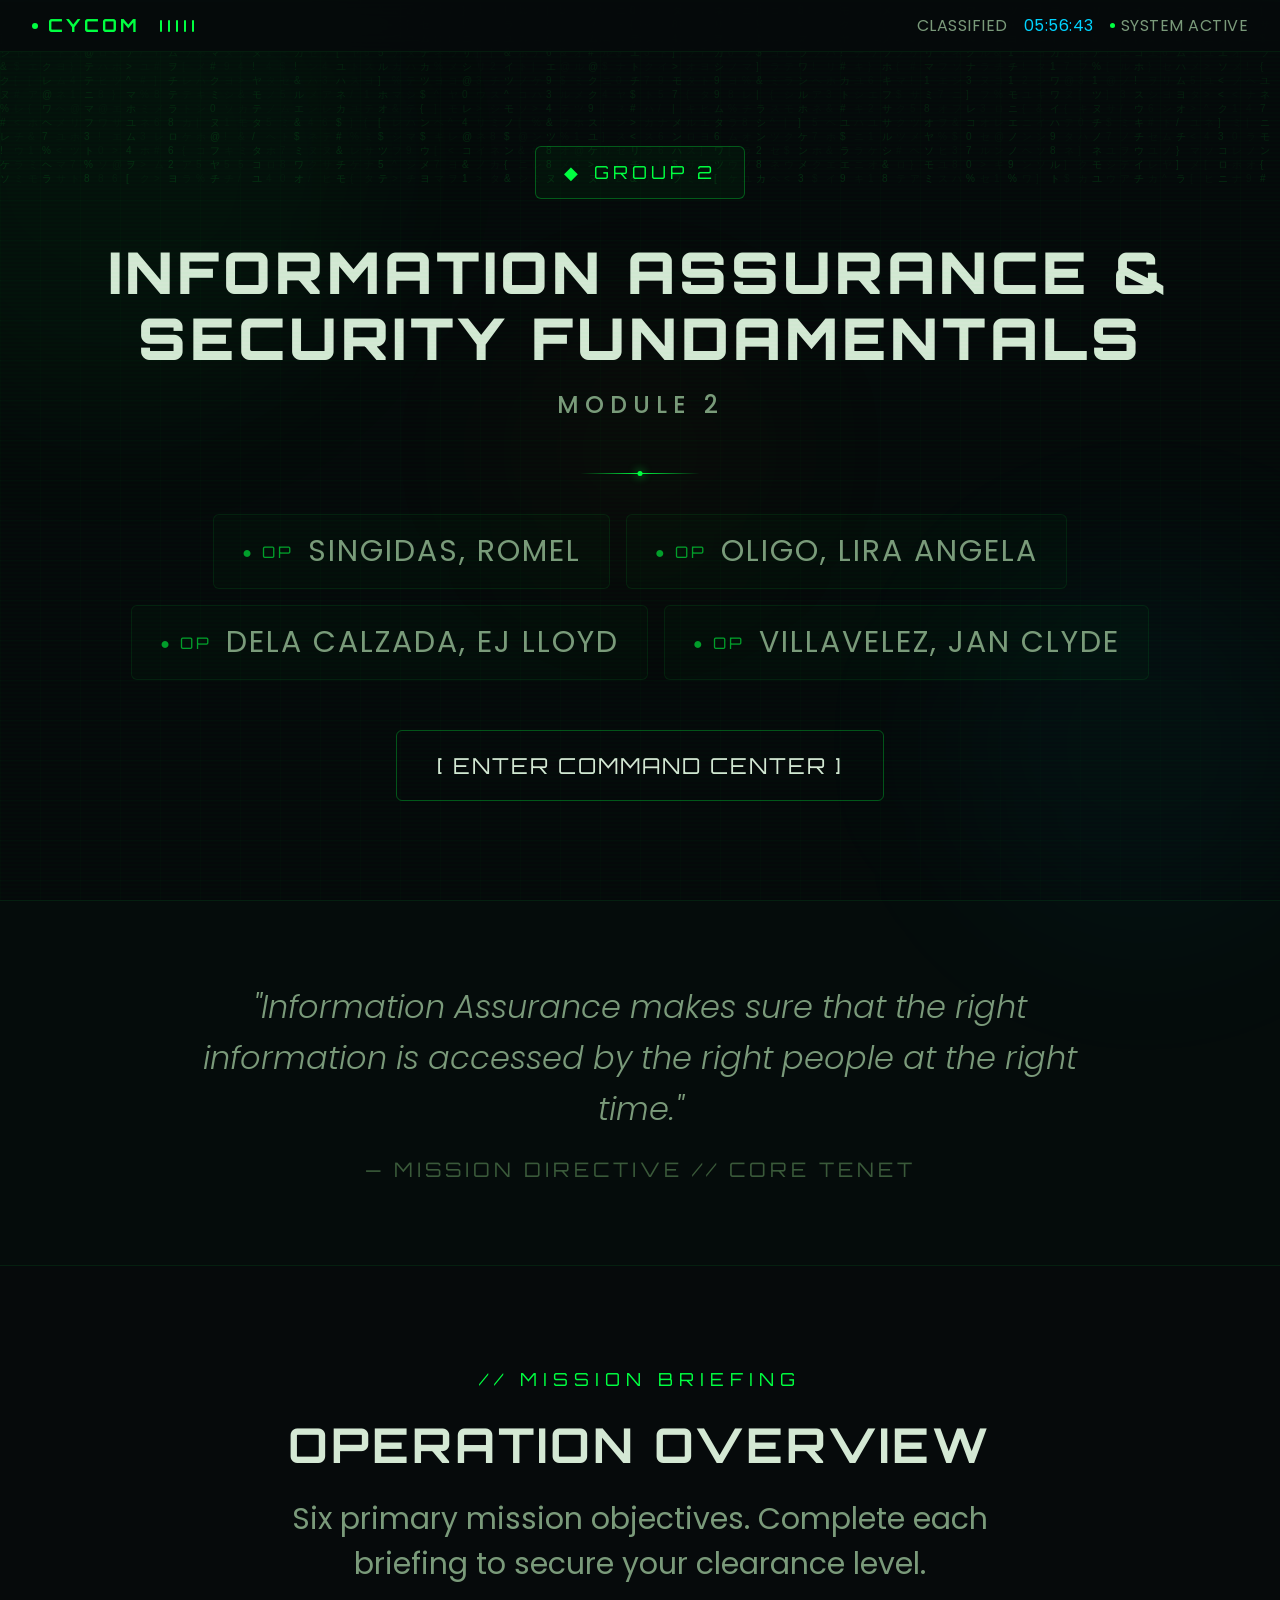
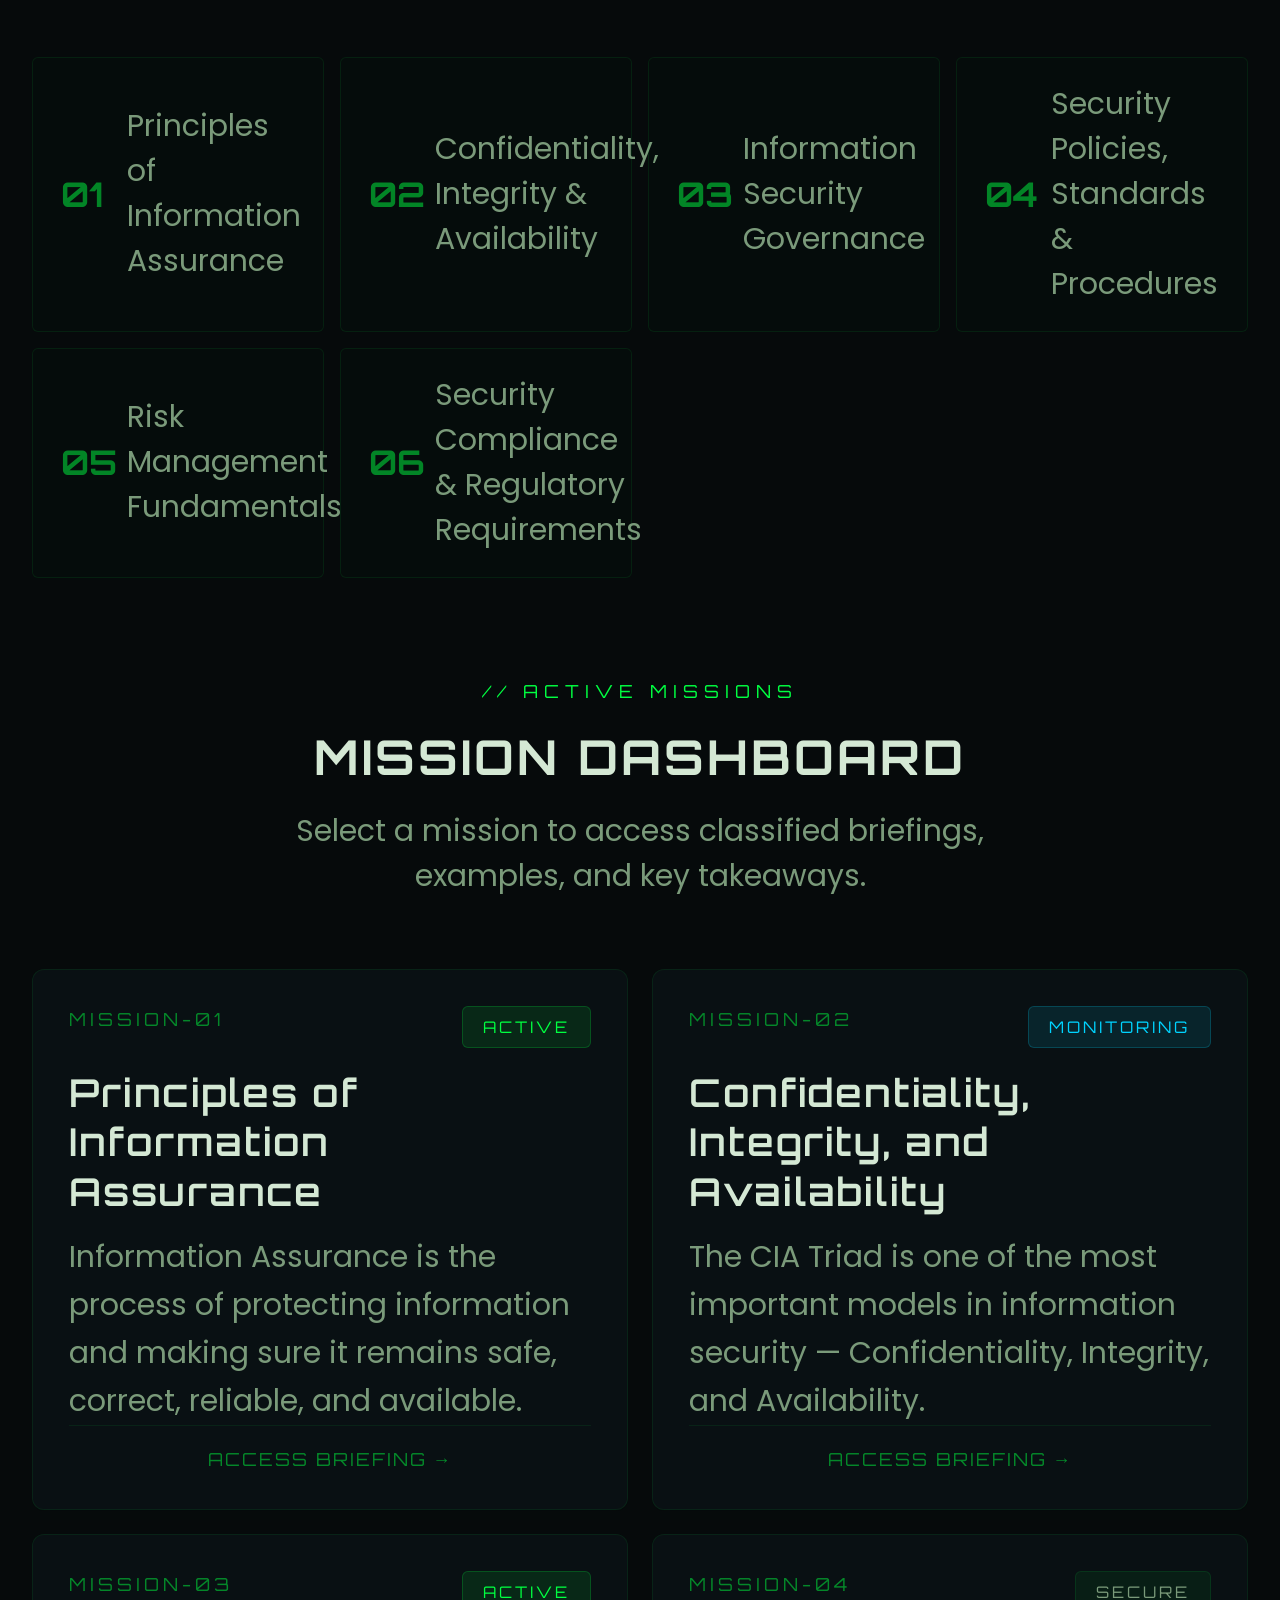
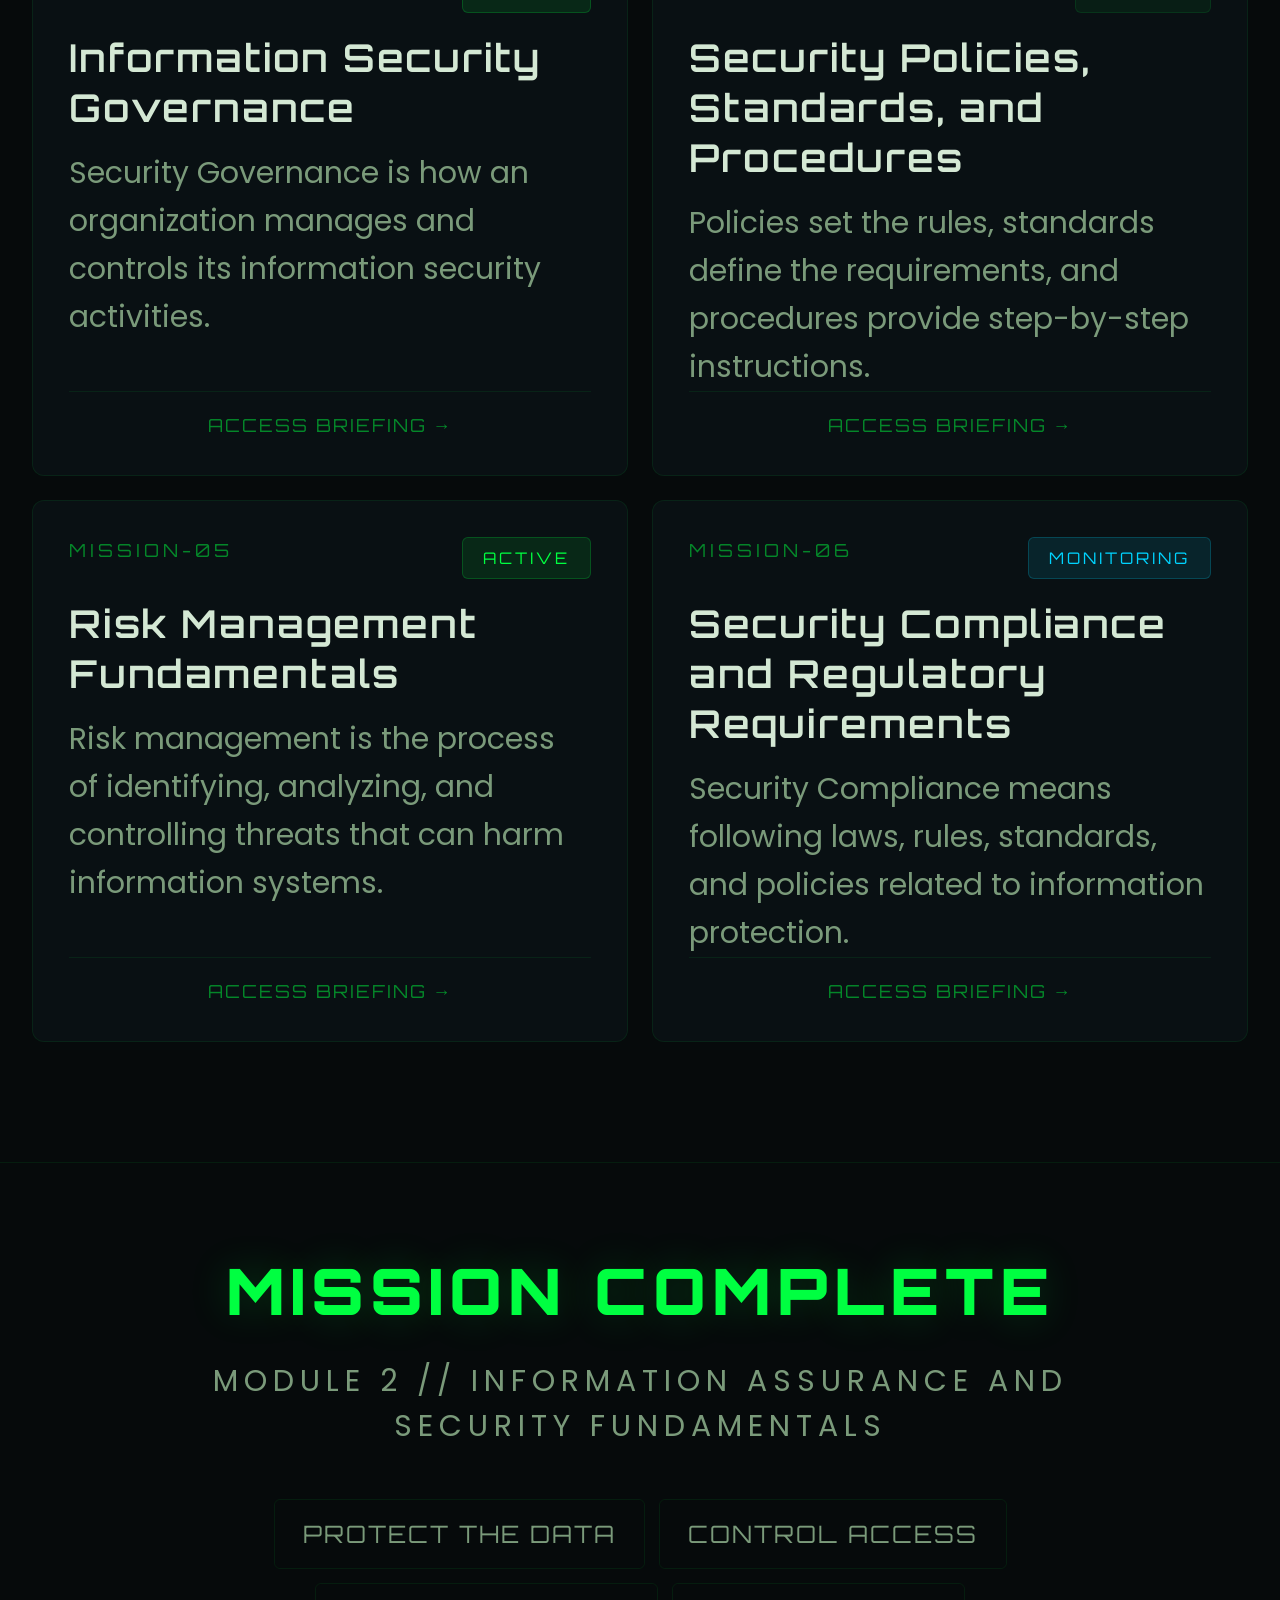
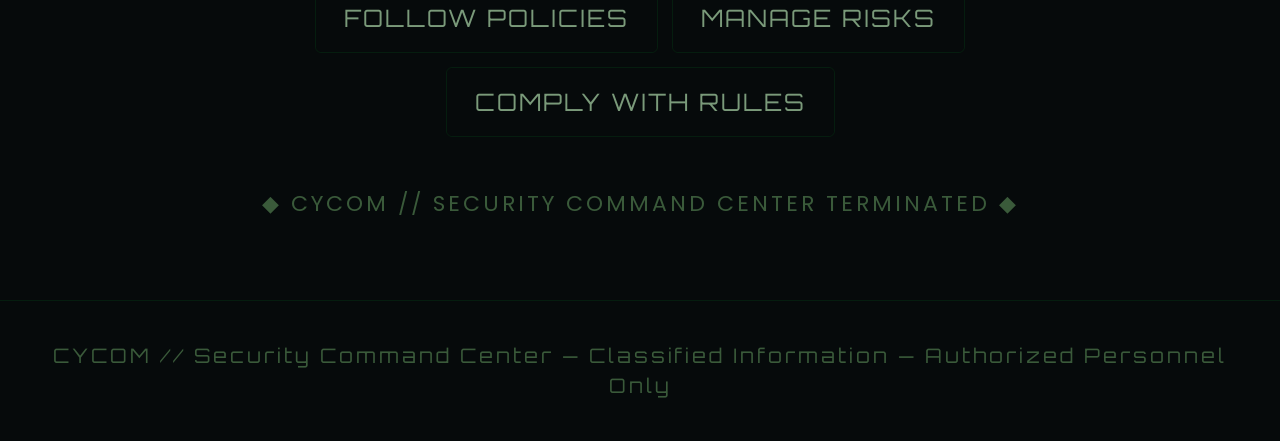
==== index.html @ f8d8a209 "Add files via upload" ====
<!DOCTYPE html>
<html lang="en">
<head>
<meta charset="UTF-8">
<meta name="viewport" content="width=device-width, initial-scale=1.0">
<title>CYCOM • Security Command Center</title>
<link href="https://fonts.googleapis.com/css2?family=Orbitron:wght@400;500;600;700;800;900&family=Poppins:wght@300;400;500;600;700&display=swap" rel="stylesheet">
<link rel="stylesheet" href="styles.css">
</head>
<body>

<div class="scan-line"></div>
<div class="ambient-glow g1"></div>
<div class="ambient-glow g2"></div>
<div class="ambient-glow g3"></div>
<canvas id="matrix-rain"></canvas>

<!-- TOP HUD -->
<header class="top-hud">
  <div class="hud-left">
    <div class="hud-logo"><span class="dot"></span> CYCOM</div>
    <div class="hud-pulse">
      <span class="bar"></span><span class="bar"></span><span class="bar"></span><span class="bar"></span><span class="bar"></span>
    </div>
    <span class="hud-status" style="display:none">SEC · COM</span>
  </div>
  <div class="hud-right">
    <span>CLASSIFIED</span>
    <span class="hud-clock" id="hud-clock">00:00:00</span>
    <span class="hud-status"><span class="indicator"></span> SYSTEM ACTIVE</span>
  </div>
</header>

<!-- HERO -->
<section class="hero" id="top">
  <div class="hero-content">
    <div class="hero-badge"><span class="lock">◆</span> Group 2</div>
    <h1>INFORMATION ASSURANCE &amp; SECURITY FUNDAMENTALS</h1>
    <p class="hero-subtitle">MODULE <span class="hl">2</span></p>
    <div class="hero-divider"></div>
    <div class="crew-roster">
      <div class="crew-member"><span class="crew-rank">● OP</span><span class="crew-name">SINGIDAS, ROMEL</span></div>
      <div class="crew-member"><span class="crew-rank">● OP</span><span class="crew-name">OLIGO, LIRA ANGELA</span></div>
      <div class="crew-member"><span class="crew-rank">● OP</span><span class="crew-name">DELA CALZADA, EJ LLOYD</span></div>
      <div class="crew-member"><span class="crew-rank">● OP</span><span class="crew-name">VILLAVELEZ, JAN CLYDE</span></div>
    </div>
    <a href="#missions" class="hero-mission-brief glitch-trigger">[ Enter Command Center ]</a>
  </div>
</section>

<!-- QUOTE STRIP -->
<div class="quote-strip reveal">
  <blockquote>"Information Assurance makes sure that the right information is accessed by the right people at the right time."</blockquote>
  <cite>— MISSION DIRECTIVE // CORE TENET</cite>
</div>

<!-- OVERVIEW -->
<section class="overview reveal" id="overview">
  <div class="section-header">
    <span class="section-tag">// MISSION BRIEFING</span>
    <h2 class="section-title">Operation Overview</h2>
    <p class="section-sub">Six primary mission objectives. Complete each briefing to secure your clearance level.</p>
  </div>
  <div class="overview-grid">
    <div class="overview-item"><span class="overview-num">01</span> Principles of Information Assurance</div>
    <div class="overview-item"><span class="overview-num">02</span> Confidentiality, Integrity &amp; Availability</div>
    <div class="overview-item"><span class="overview-num">03</span> Information Security Governance</div>
    <div class="overview-item"><span class="overview-num">04</span> Security Policies, Standards &amp; Procedures</div>
    <div class="overview-item"><span class="overview-num">05</span> Risk Management Fundamentals</div>
    <div class="overview-item"><span class="overview-num">06</span> Security Compliance &amp; Regulatory Requirements</div>
  </div>
</section>

<!-- MISSIONS -->
<section class="missions" id="missions">
  <div class="section-header reveal">
    <span class="section-tag">// ACTIVE MISSIONS</span>
    <h2 class="section-title">Mission Dashboard</h2>
    <p class="section-sub">Select a mission to access classified briefings, examples, and key takeaways.</p>
  </div>
  <div class="missions-grid" id="missions-grid">
    <!-- Cards injected by JS -->
  </div>
</section>

<!-- END SLIDE -->
<section class="end-slide reveal">
  <div class="end-content">
    <h2 class="glitch-trigger">Mission Complete</h2>
    <p class="sub">MODULE 2 // INFORMATION ASSURANCE AND SECURITY FUNDAMENTALS</p>
    <div class="end-principles">
      <span>PROTECT THE DATA</span>
      <span>CONTROL ACCESS</span>
      <span>FOLLOW POLICIES</span>
      <span>MANAGE RISKS</span>
      <span>COMPLY WITH RULES</span>
    </div>
    <p style="margin-top:50px;font-size:22px;color:var(--text-dim);letter-spacing:3px;">◆ CYCOM // SECURITY COMMAND CENTER TERMINATED ◆</p>
  </div>
</section>

<footer class="site-footer">
  CYCOM // Security Command Center — Classified Information — Authorized Personnel Only
</footer>

<script>
const missions = [
  { id: 1, title: 'Principles of Information Assurance', tag: 'FOUNDATIONS', status: 'ACTIVE', statusClass: 'active', file: 'mission-1.html',
    summary: 'Information Assurance is the process of protecting information and making sure it remains safe, correct, reliable, and available.' },
  { id: 2, title: 'Confidentiality, Integrity, and Availability', tag: 'CIA TRIAD', status: 'MONITORING', statusClass: 'monitoring', file: 'mission-2.html',
    summary: 'The CIA Triad is one of the most important models in information security — Confidentiality, Integrity, and Availability.' },
  { id: 3, title: 'Information Security Governance', tag: 'GOVERNANCE', status: 'ACTIVE', statusClass: 'active', file: 'mission-3.html',
    summary: 'Security Governance is how an organization manages and controls its information security activities.' },
  { id: 4, title: 'Security Policies, Standards, and Procedures', tag: 'FRAMEWORKS', status: 'SECURE', statusClass: 'secure', file: 'mission-4.html',
    summary: 'Policies set the rules, standards define the requirements, and procedures provide step-by-step instructions.' },
  { id: 5, title: 'Risk Management Fundamentals', tag: 'RISK', status: 'ACTIVE', statusClass: 'active', file: 'mission-5.html',
    summary: 'Risk management is the process of identifying, analyzing, and controlling threats that can harm information systems.' },
  { id: 6, title: 'Security Compliance and Regulatory Requirements', tag: 'COMPLIANCE', status: 'MONITORING', statusClass: 'monitoring', file: 'mission-6.html',
    summary: 'Security Compliance means following laws, rules, standards, and policies related to information protection.' }
];

const grid = document.getElementById('missions-grid');

missions.forEach((m) => {
  const card = document.createElement('a');
  card.className = 'mission-card reveal';
  card.href = m.file;
  card.innerHTML = `
    <div class="mission-card-header">
      <span class="mission-id">MISSION-${String(m.id).padStart(2, '0')}</span>
      <span class="mission-status ${m.statusClass}">${m.status}</span>
    </div>
    <h3>${m.title}</h3>
    <p>${m.summary}</p>
    <div class="mission-card-footer">
      <span class="mission-expand">ACCESS BRIEFING <span class="arrow">→</span></span>
    </div>
  `;
  grid.appendChild(card);
});
</script>
<script src="shared.js"></script>
</body>
</html>
---- styles.css ----
*, *::before, *::after { margin: 0; padding: 0; box-sizing: border-box; }

:root {
  --bg-primary: #060a0b;
  --bg-secondary: #0b1215;
  --bg-tertiary: #0f1a1e;
  --bg-card: rgba(11, 18, 21, 0.88);
  --border-subtle: rgba(0, 255, 65, 0.08);
  --border-active: rgba(0, 255, 65, 0.3);
  --text-primary: #d4e8d4;
  --text-secondary: #7a9a7a;
  --text-dim: #3a5a3a;
  --accent-green: #00ff41;
  --accent-cyan: #00d4ff;
  --accent-amber: #ffaa00;
  --accent-red: #ff3355;
  --accent-purple: #8800ff;
  --glow-green: 0 0 20px rgba(0,255,65,0.15);
  --glow-cyan: 0 0 20px rgba(0,212,255,0.15);
  --font-display: 'Orbitron', sans-serif;
  --font-body: 'Poppins', sans-serif;
}

html { scroll-behavior: smooth; }

body {
  background: var(--bg-primary);
  color: var(--text-primary);
  font-family: var(--font-body);
  font-size: 30px;
  overflow-x: hidden;
  line-height: 1.5;
  min-height: 100vh;
}

body::before {
  content: '';
  position: fixed;
  inset: 0;
  background:
    linear-gradient(rgba(0,255,65,0.02) 1px, transparent 1px),
    linear-gradient(90deg, rgba(0,255,65,0.02) 1px, transparent 1px);
  background-size: 40px 40px;
  pointer-events: none;
  z-index: 0;
}

body::after {
  content: '';
  position: fixed;
  inset: 0;
  background: repeating-linear-gradient(
    0deg,
    transparent,
    transparent 2px,
    rgba(0, 255, 65, 0.015) 2px,
    rgba(0, 255, 65, 0.015) 4px
  );
  pointer-events: none;
  z-index: 1;
}

/* SCAN LINE SWEEP */
.scan-line {
  position: fixed;
  left: 0;
  right: 0;
  height: 2px;
  background: rgba(0, 255, 65, 0.08);
  z-index: 2;
  pointer-events: none;
  animation: scanSweep 8s linear infinite;
  box-shadow: 0 0 15px rgba(0, 255, 65, 0.05);
}

@keyframes scanSweep {
  0% { top: -2px; }
  100% { top: 100%; }
}

/* AMBIENT GLOW ORBS */
.ambient-glow {
  position: fixed;
  border-radius: 50%;
  filter: blur(80px);
  pointer-events: none;
  z-index: 0;
}
.ambient-glow.g1 { width: 500px; height: 500px; background: rgba(0, 255, 65, 0.04); top: -10%; left: -10%; animation: pulseGlow 8s ease-in-out infinite alternate; }
.ambient-glow.g2 { width: 400px; height: 400px; background: rgba(0, 212, 255, 0.03); bottom: -5%; right: -5%; animation: pulseGlow 10s ease-in-out infinite alternate-reverse; }
.ambient-glow.g3 { width: 300px; height: 300px; background: rgba(255, 170, 0, 0.02); top: 50%; left: 50%; transform: translate(-50%, -50%); animation: pulseGlow 12s ease-in-out infinite alternate; }

@keyframes pulseGlow {
  0% { opacity: 0.5; transform: scale(1); }
  100% { opacity: 1; transform: scale(1.2); }
}

/* MATRIX RAIN CANVAS */
#matrix-rain {
  position: fixed;
  inset: 0;
  z-index: 0;
  pointer-events: none;
  opacity: 0.12;
}

/* TOP HUD BAR */
.top-hud {
  position: fixed;
  top: 0;
  left: 0;
  right: 0;
  z-index: 100;
  background: rgba(6, 10, 11, 0.92);
  border-bottom: 1px solid var(--border-subtle);
  backdrop-filter: blur(20px);
  padding: 12px 32px;
  display: flex;
  align-items: center;
  justify-content: space-between;
  font-size: 16px;
  font-family: var(--font-body);
  letter-spacing: 0.5px;
}

.hud-left { display: flex; align-items: center; gap: 20px; }
.hud-logo { font-family: var(--font-display); font-size: 18px; font-weight: 700; color: var(--accent-green); letter-spacing: 3px; display: flex; align-items: center; gap: 10px; }
.hud-logo .dot { width: 6px; height: 6px; border-radius: 50%; background: var(--accent-green); animation: blink 1.5s step-end infinite; }
.hud-pulse { display: flex; align-items: center; gap: 6px; color: var(--text-secondary); }
.hud-pulse .bar { width: 2px; height: 12px; background: var(--accent-green); border-radius: 1px; animation: pulseBar 1.5s ease-in-out infinite; }
.hud-pulse .bar:nth-child(2) { animation-delay: 0.2s; }
.hud-pulse .bar:nth-child(3) { animation-delay: 0.4s; }
.hud-pulse .bar:nth-child(4) { animation-delay: 0.6s; }
.hud-pulse .bar:nth-child(5) { animation-delay: 0.8s; }

@keyframes pulseBar {
  0%, 100% { height: 4px; opacity: 0.3; }
  50% { height: 14px; opacity: 1; }
}

.hud-right { display: flex; align-items: center; gap: 16px; color: var(--text-secondary); }
.hud-clock { color: var(--accent-cyan); }
.hud-status { display: flex; align-items: center; gap: 6px; }
.hud-status .indicator { width: 5px; height: 5px; border-radius: 50%; background: var(--accent-green); animation: blink 2s step-end infinite; }

@keyframes blink {
  0%, 100% { opacity: 1; }
  50% { opacity: 0; }
}

/* HERO */
.hero {
  position: relative;
  z-index: 1;
  min-height: 100vh;
  display: flex;
  align-items: center;
  justify-content: center;
  padding: 120px 32px 60px;
  text-align: center;
}

.hero-content { max-width: 1200px; position: relative; }

.hero-badge {
  display: inline-flex;
  align-items: center;
  gap: 12px;
  padding: 12px 28px;
  border: 1px solid var(--border-active);
  border-radius: 6px;
  font-size: 18px;
  letter-spacing: 4px;
  color: var(--accent-green);
  font-family: var(--font-display);
  margin-bottom: 40px;
  background: rgba(0, 255, 65, 0.04);
  text-transform: uppercase;
}
.hero-badge .lock { animation: lockPulse 2s ease-in-out infinite; }
@keyframes lockPulse {
  0%, 100% { opacity: 1; }
  50% { opacity: 0.4; }
}

.hero h1 {
  font-family: var(--font-display);
  font-size: clamp(32px, 4.5vw, 64px);
  font-weight: 900;
  line-height: 1.15;
  margin-bottom: 16px;
  text-transform: uppercase;
  letter-spacing: 4px;
  color: var(--text-primary);
}
.hero h1 .hl { color: var(--accent-green); text-shadow: 0 0 30px rgba(0,255,65,0.3); }
.hero h1 .hl2 { color: var(--accent-cyan); }

.hero-subtitle {
  font-size: clamp(16px, 2vw, 24px);
  color: var(--text-secondary);
  margin-bottom: 50px;
  letter-spacing: 6px;
  font-weight: 500;
}

.hero-divider {
  width: 120px;
  height: 1px;
  background: linear-gradient(90deg, transparent, var(--accent-green), transparent);
  margin: 0 auto 40px;
  position: relative;
}
.hero-divider::after {
  content: '';
  position: absolute;
  top: -2px;
  left: 50%;
  transform: translateX(-50%);
  width: 5px;
  height: 5px;
  background: var(--accent-green);
  border-radius: 50%;
  box-shadow: 0 0 10px var(--accent-green);
}

/* CREW ROSTER */
.crew-roster {
  display: flex;
  flex-wrap: wrap;
  justify-content: center;
  gap: 16px;
  margin-bottom: 50px;
}

.crew-member {
  padding: 14px 28px;
  border: 1px solid var(--border-subtle);
  border-radius: 6px;
  font-size: 30px;
  color: var(--text-secondary);
  background: rgba(0, 255, 65, 0.02);
  display: flex;
  align-items: center;
  gap: 14px;
  transition: all 0.3s ease;
  font-weight: 400;
}
.crew-member:hover {
  border-color: rgba(0, 255, 65, 0.2);
  background: rgba(0, 255, 65, 0.05);
}
.crew-rank {
  font-family: var(--font-display);
  font-size: 16px;
  letter-spacing: 3px;
  color: var(--accent-green);
  opacity: 0.6;
}
.crew-name { letter-spacing: 2px; }

.hero-mission-brief {
  display: inline-block;
  padding: 18px 40px;
  border: 1px solid var(--border-active);
  border-radius: 6px;
  font-size: 22px;
  color: var(--text-primary);
  font-family: var(--font-display);
  letter-spacing: 2px;
  cursor: pointer;
  background: transparent;
  transition: all 0.3s ease;
  text-decoration: none;
  text-transform: uppercase;
  position: relative;
  overflow: hidden;
}
.hero-mission-brief:hover {
  background: rgba(0, 255, 65, 0.08);
  box-shadow: var(--glow-green);
  border-color: var(--accent-green);
}

/* OVERVIEW SECTION */
.overview {
  position: relative;
  z-index: 1;
  padding: 100px 32px;
  max-width: 1400px;
  margin: 0 auto;
}

.section-header {
  text-align: center;
  margin-bottom: 70px;
}
.section-tag {
  font-family: var(--font-display);
  font-size: 18px;
  letter-spacing: 6px;
  color: var(--accent-green);
  margin-bottom: 16px;
  display: block;
}
.section-title {
  font-family: var(--font-display);
  font-size: clamp(36px, 5vw, 48px);
  font-weight: 700;
  letter-spacing: 3px;
  text-transform: uppercase;
  color: var(--text-primary);
}
.section-sub {
  color: var(--text-secondary);
  font-size: 30px;
  margin-top: 16px;
  max-width: 700px;
  margin-left: auto;
  margin-right: auto;
  line-height: 1.5;
}

.overview-grid {
  display: grid;
  grid-template-columns: repeat(auto-fit, minmax(280px, 1fr));
  gap: 16px;
}

.overview-item {
  padding: 24px 28px;
  border: 1px solid var(--border-subtle);
  border-radius: 6px;
  display: flex;
  align-items: center;
  gap: 18px;
  font-size: 30px;
  color: var(--text-secondary);
  transition: all 0.3s ease;
  background: rgba(0, 255, 65, 0.01);
  font-weight: 400;
}
.overview-item:hover {
  border-color: var(--border-active);
  color: var(--text-primary);
}
.overview-num {
  font-family: var(--font-display);
  font-size: 34px;
  font-weight: 700;
  color: var(--accent-green);
  opacity: 0.5;
  min-width: 48px;
}

/* MISSIONS GRID */
.missions {
  position: relative;
  z-index: 1;
  padding: 0 32px 120px;
  max-width: 1400px;
  margin: 0 auto;
}

.missions-grid {
  display: grid;
  grid-template-columns: repeat(auto-fit, minmax(420px, 1fr));
  gap: 24px;
  margin-top: 40px;
}

.mission-card {
  position: relative;
  background: var(--bg-card);
  border: 1px solid var(--border-subtle);
  border-radius: 12px;
  padding: 36px;
  cursor: pointer;
  transition: all 0.4s cubic-bezier(0.22, 1, 0.36, 1);
  overflow: hidden;
  backdrop-filter: blur(10px);
  text-decoration: none;
  display: flex;
  flex-direction: column;
  color: inherit;
}
.mission-card::before {
  content: '';
  position: absolute;
  inset: 0;
  border-radius: 8px;
  background: linear-gradient(135deg, rgba(0,255,65,0.03), transparent 60%);
  opacity: 0;
  transition: opacity 0.4s ease;
}
.mission-card:hover::before { opacity: 1; }
.mission-card:hover {
  border-color: var(--border-active);
  transform: translateY(-2px);
  box-shadow: var(--glow-green);
}
.mission-card:active { transform: translateY(0); }

.mission-card-header {
  display: flex;
  align-items: flex-start;
  justify-content: space-between;
  margin-bottom: 20px;
  position: relative;
}

.mission-id {
  font-family: var(--font-display);
  font-size: 18px;
  letter-spacing: 4px;
  color: var(--accent-green);
  opacity: 0.5;
}

.mission-status {
  font-size: 16px;
  letter-spacing: 3px;
  padding: 8px 20px;
  border-radius: 6px;
  font-family: var(--font-display);
}
.mission-status.active { background: rgba(0, 255, 65, 0.1); color: var(--accent-green); border: 1px solid rgba(0, 255, 65, 0.2); }
.mission-status.monitoring { background: rgba(0, 212, 255, 0.1); color: var(--accent-cyan); border: 1px solid rgba(0, 212, 255, 0.2); }
.mission-status.secure { background: rgba(0, 255, 65, 0.06); color: var(--text-secondary); border: 1px solid rgba(0, 255, 65, 0.1); }

.mission-card h3 {
  font-family: var(--font-display);
  font-size: clamp(28px, 3vw, 42px);
  font-weight: 600;
  letter-spacing: 2px;
  color: var(--text-primary);
  margin-bottom: 16px;
  line-height: 1.3;
  position: relative;
  flex-shrink: 0;
}

.mission-card p {
  font-size: 30px;
  color: var(--text-secondary);
  line-height: 1.6;
  position: relative;
  flex: 1;
}

.mission-card-footer {
  display: flex;
  align-items: center;
  justify-content: center;
  margin-top: auto;
  padding-top: 20px;
  border-top: 1px solid var(--border-subtle);
  position: relative;
  flex-shrink: 0;
}

.mission-expand {
  font-size: 18px;
  color: var(--accent-green);
  font-family: var(--font-display);
  letter-spacing: 2px;
  display: flex;
  align-items: center;
  gap: 6px;
  opacity: 0.5;
  transition: opacity 0.3s ease;
}
.mission-card:hover .mission-expand { opacity: 1; }
.mission-expand .arrow { display: inline-block; transition: transform 0.3s ease; }
.mission-card:hover .mission-expand .arrow { transform: translateX(4px); }

/* QUOTE STRIP */
.quote-strip {
  position: relative;
  z-index: 1;
  padding: 80px 32px;
  text-align: center;
  border-top: 1px solid var(--border-subtle);
  border-bottom: 1px solid var(--border-subtle);
  background: rgba(0, 255, 65, 0.01);
}
.quote-strip blockquote {
  max-width: 900px;
  margin: 0 auto;
  font-size: 32px;
  color: var(--text-secondary);
  font-style: italic;
  line-height: 1.6;
  font-weight: 300;
}
.quote-strip cite {
  display: block;
  margin-top: 20px;
  font-size: 20px;
  color: var(--text-dim);
  font-family: var(--font-display);
  letter-spacing: 4px;
  font-style: normal;
}

/* END SLIDE */
.end-slide {
  position: relative;
  z-index: 1;
  min-height: 80vh;
  display: flex;
  align-items: center;
  justify-content: center;
  text-align: center;
  padding: 80px 32px;
  border-top: 1px solid var(--border-subtle);
}

.end-content { max-width: 900px; }
.end-content h2 {
  font-family: var(--font-display);
  font-size: clamp(42px, 6vw, 64px);
  font-weight: 900;
  letter-spacing: 6px;
  text-transform: uppercase;
  color: var(--accent-green);
  text-shadow: 0 0 40px rgba(0,255,65,0.2);
  margin-bottom: 20px;
}
.end-content .sub {
  color: var(--text-secondary);
  font-size: 30px;
  letter-spacing: 6px;
  margin-bottom: 50px;
  font-weight: 400;
}
.end-principles {
  display: flex;
  flex-wrap: wrap;
  justify-content: center;
  gap: 14px;
}
.end-principles span {
  padding: 16px 28px;
  border: 1px solid var(--border-subtle);
  border-radius: 6px;
  font-size: 24px;
  color: var(--text-secondary);
  letter-spacing: 2px;
  font-family: var(--font-display);
  transition: all 0.3s ease;
}
.end-principles span:hover {
  border-color: var(--border-active);
  color: var(--accent-green);
  box-shadow: 0 0 20px rgba(0,255,65,0.05);
}

/* FOOTER */
.site-footer {
  position: relative;
  z-index: 1;
  text-align: center;
  padding: 40px 32px;
  border-top: 1px solid var(--border-subtle);
  font-size: 20px;
  color: var(--text-dim);
  letter-spacing: 3px;
  font-family: var(--font-display);
}

/* ===== MISSION PAGE ===== */
.mission-page {
  position: relative;
  z-index: 1;
  padding: 140px 32px 80px;
  max-width: 1100px;
  margin: 0 auto;
}

.mission-page-header {
  margin-bottom: 50px;
  padding-bottom: 30px;
  border-bottom: 1px solid var(--border-subtle);
}

.mission-page-top {
  display: flex;
  align-items: center;
  justify-content: space-between;
  margin-bottom: 20px;
}

.mission-page-back {
  display: inline-flex;
  align-items: center;
  gap: 10px;
  color: var(--text-secondary);
  font-family: var(--font-display);
  font-size: 16px;
  letter-spacing: 3px;
  text-decoration: none;
  margin-bottom: 30px;
  transition: all 0.3s ease;
  padding: 10px 20px;
  border: 1px solid var(--border-subtle);
  border-radius: 6px;
}
.mission-page-back:hover {
  color: var(--accent-green);
  border-color: var(--border-active);
}

.mission-page-id {
  font-family: var(--font-display);
  font-size: 18px;
  letter-spacing: 5px;
  color: var(--accent-green);
  opacity: 0.5;
  margin-bottom: 8px;
}

.mission-page h1 {
  font-family: var(--font-display);
  font-size: clamp(32px, 4vw, 48px);
  font-weight: 700;
  letter-spacing: 2px;
  color: var(--text-primary);
  margin-bottom: 12px;
}

.mission-page-summary {
  font-size: 30px;
  color: var(--text-secondary);
  line-height: 1.6;
}

.mission-page-body {
  display: flex;
  flex-direction: column;
  gap: 40px;
}

.mission-page-section {
  border-left: 3px solid var(--border-subtle);
  padding-left: 28px;
  transition: border-color 0.3s ease;
}
.mission-page-section:hover { border-left-color: rgba(0, 255, 65, 0.3); }

.mission-page-section-title {
  font-family: var(--font-display);
  font-size: clamp(24px, 2.5vw, 40px);
  font-weight: 600;
  letter-spacing: 2px;
  color: var(--accent-green);
  margin-bottom: 16px;
  display: flex;
  align-items: center;
  gap: 14px;
}
.mission-page-section-title .num {
  opacity: 0.3;
  font-size: 20px;
}

.mission-page-section-content {
  font-size: 30px;
  color: var(--text-secondary);
  line-height: 1.6;
  font-weight: 400;
}
.mission-page-section-content strong { color: var(--text-primary); font-weight: 600; }

.mission-page-example {
  margin-top: 20px;
  padding: 24px 28px;
  background: rgba(0, 255, 65, 0.03);
  border: 1px solid rgba(0, 255, 65, 0.08);
  border-radius: 8px;
  font-size: 28px;
  color: var(--text-secondary);
  line-height: 1.6;
}
.mission-page-example::before {
  content: '▸ EXAMPLE';
  display: block;
  font-family: var(--font-display);
  font-size: 16px;
  letter-spacing: 3px;
  color: var(--accent-cyan);
  margin-bottom: 12px;
  opacity: 0.7;
}

.mission-page-takeaway {
  margin-top: 20px;
  padding: 20px 28px;
  background: rgba(0, 255, 65, 0.02);
  border: 1px dashed rgba(0, 255, 65, 0.1);
  border-radius: 8px;
  font-size: 28px;
  color: var(--accent-green);
  line-height: 1.5;
  font-weight: 400;
}
.mission-page-takeaway::before {
  content: '◆ KEY TAKEAWAY';
  display: block;
  font-family: var(--font-display);
  font-size: 16px;
  letter-spacing: 3px;
  color: var(--accent-amber);
  margin-bottom: 12px;
  opacity: 0.7;
}

.mission-page-nav {
  display: flex;
  justify-content: center;
  gap: 24px;
  margin: 60px 0 20px;
}

.mission-page-nav a {
  display: inline-flex;
  align-items: center;
  gap: 10px;
  padding: 16px 32px;
  border: 1px solid var(--border-active);
  border-radius: 6px;
  color: var(--text-primary);
  font-family: var(--font-display);
  font-size: 18px;
  letter-spacing: 2px;
  text-decoration: none;
  transition: all 0.3s ease;
}
.mission-page-nav a:hover {
  background: rgba(0, 255, 65, 0.08);
  box-shadow: var(--glow-green);
}

/* RESPONSIVE */
@media (max-width: 768px) {
  .missions-grid { grid-template-columns: 1fr; }
  .crew-roster { gap: 12px; }
  .crew-member { padding: 12px 20px; font-size: 22px; width: calc(50% - 6px); }
  .top-hud { padding: 8px 20px; font-size: 14px; }
  .hud-left .hud-pulse { display: none; }
  .overview-grid { grid-template-columns: 1fr 1fr; }
  .hero { padding: 80px 20px 40px; }
  .hero-mission-brief { padding: 14px 28px; font-size: 18px; }
  .mission-page { padding: 120px 20px 60px; }
  .mission-page-nav { flex-direction: column; align-items: center; }
}

@media (max-width: 480px) {
  .crew-member { width: 100%; font-size: 20px; }
  .overview-grid { grid-template-columns: 1fr; }
  .hero h1 { letter-spacing: 2px; }
  .hero-subtitle { letter-spacing: 3px; }
  .hero-mission-brief { padding: 12px 24px; font-size: 16px; }
  body { font-size: 22px; }
  .mission-page-section { padding-left: 16px; }
  .mission-page-example { padding: 16px 20px; font-size: 22px; }
  .mission-page-takeaway { padding: 16px 20px; font-size: 22px; }
}

/* UTILITY ANIMATIONS */
.reveal {
  opacity: 0;
  transform: translateY(20px);
  transition: all 0.6s cubic-bezier(0.22, 1, 0.36, 1);
}
.reveal.visible {
  opacity: 1;
  transform: translateY(0);
}

/* GLITCH TEXT ON HOVER */
.glitch-trigger:hover {
  animation: glitch 0.3s ease;
}
@keyframes glitch {
  0% { transform: translate(0); }
  20% { transform: translate(-2px, 1px); }
  40% { transform: translate(2px, -1px); }
  60% { transform: translate(-1px, -1px); }
  80% { transform: translate(1px, 2px); }
  100% { transform: translate(0); }
}
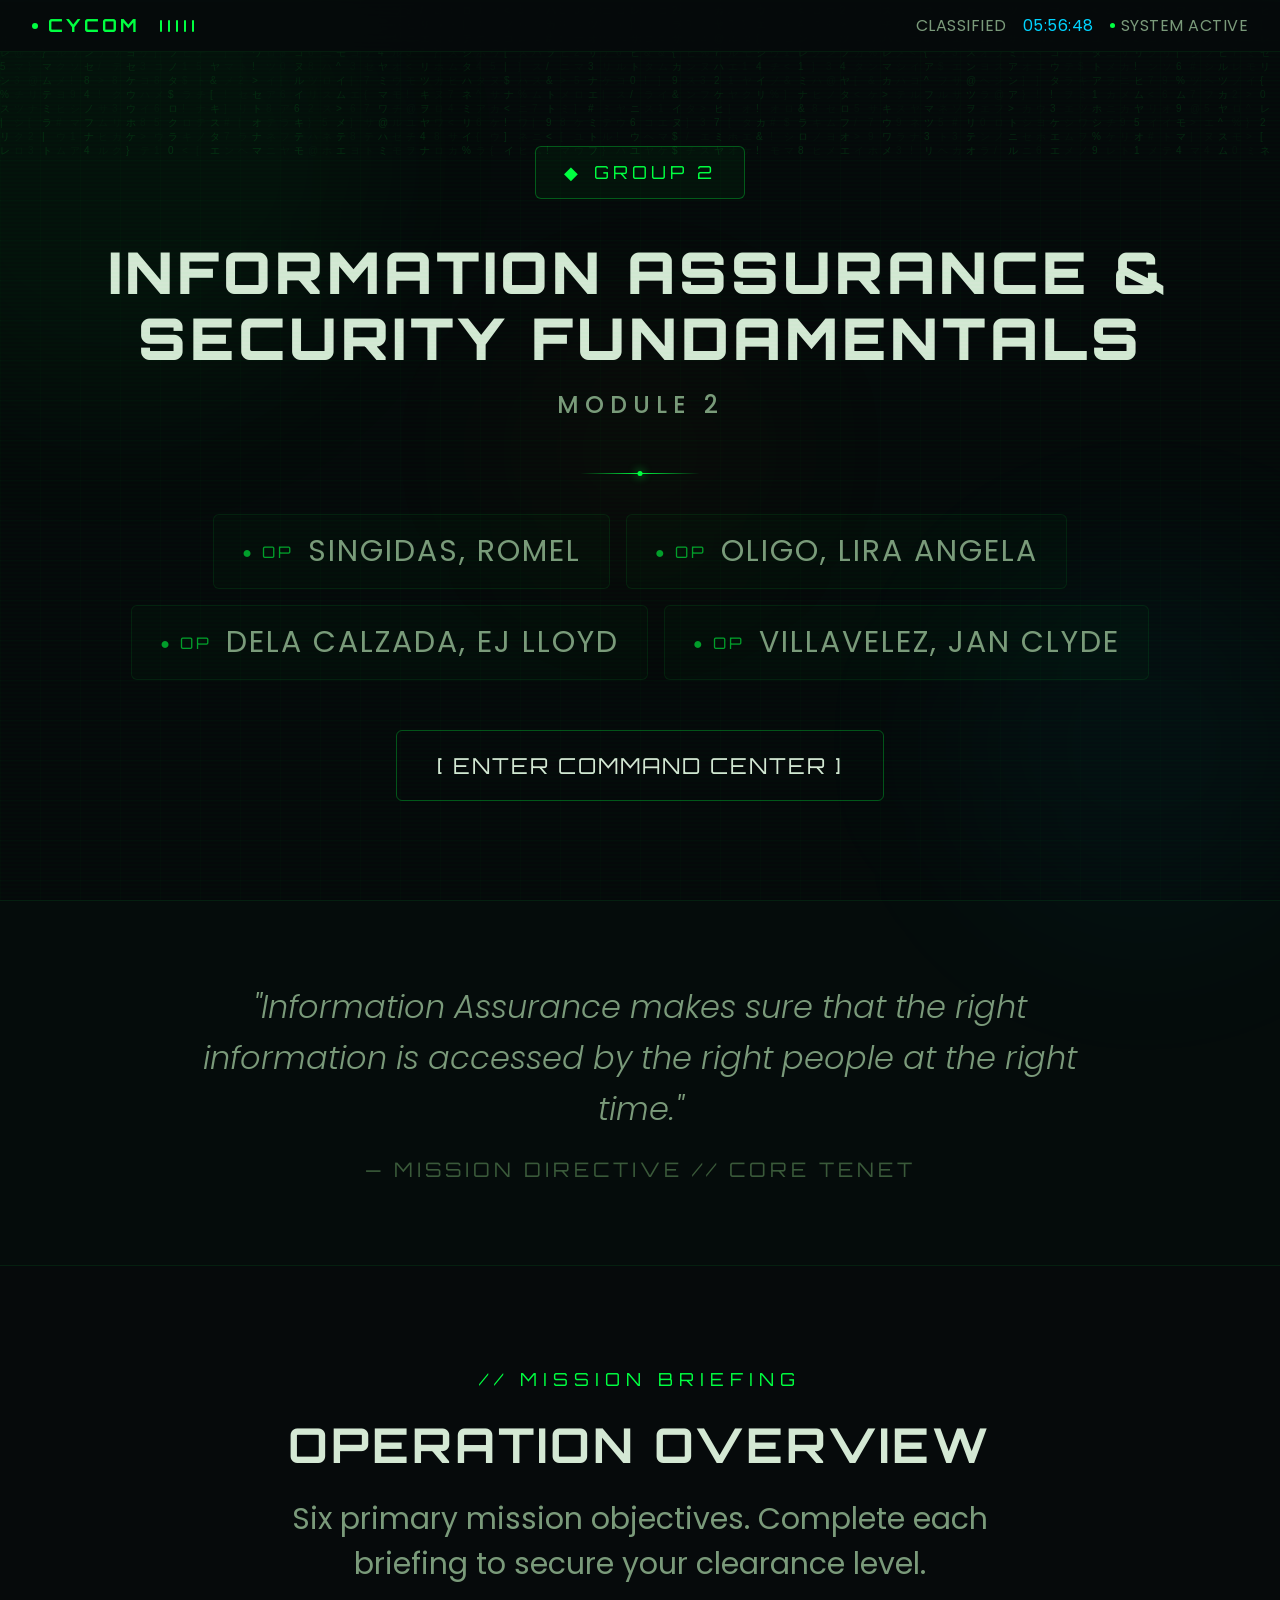
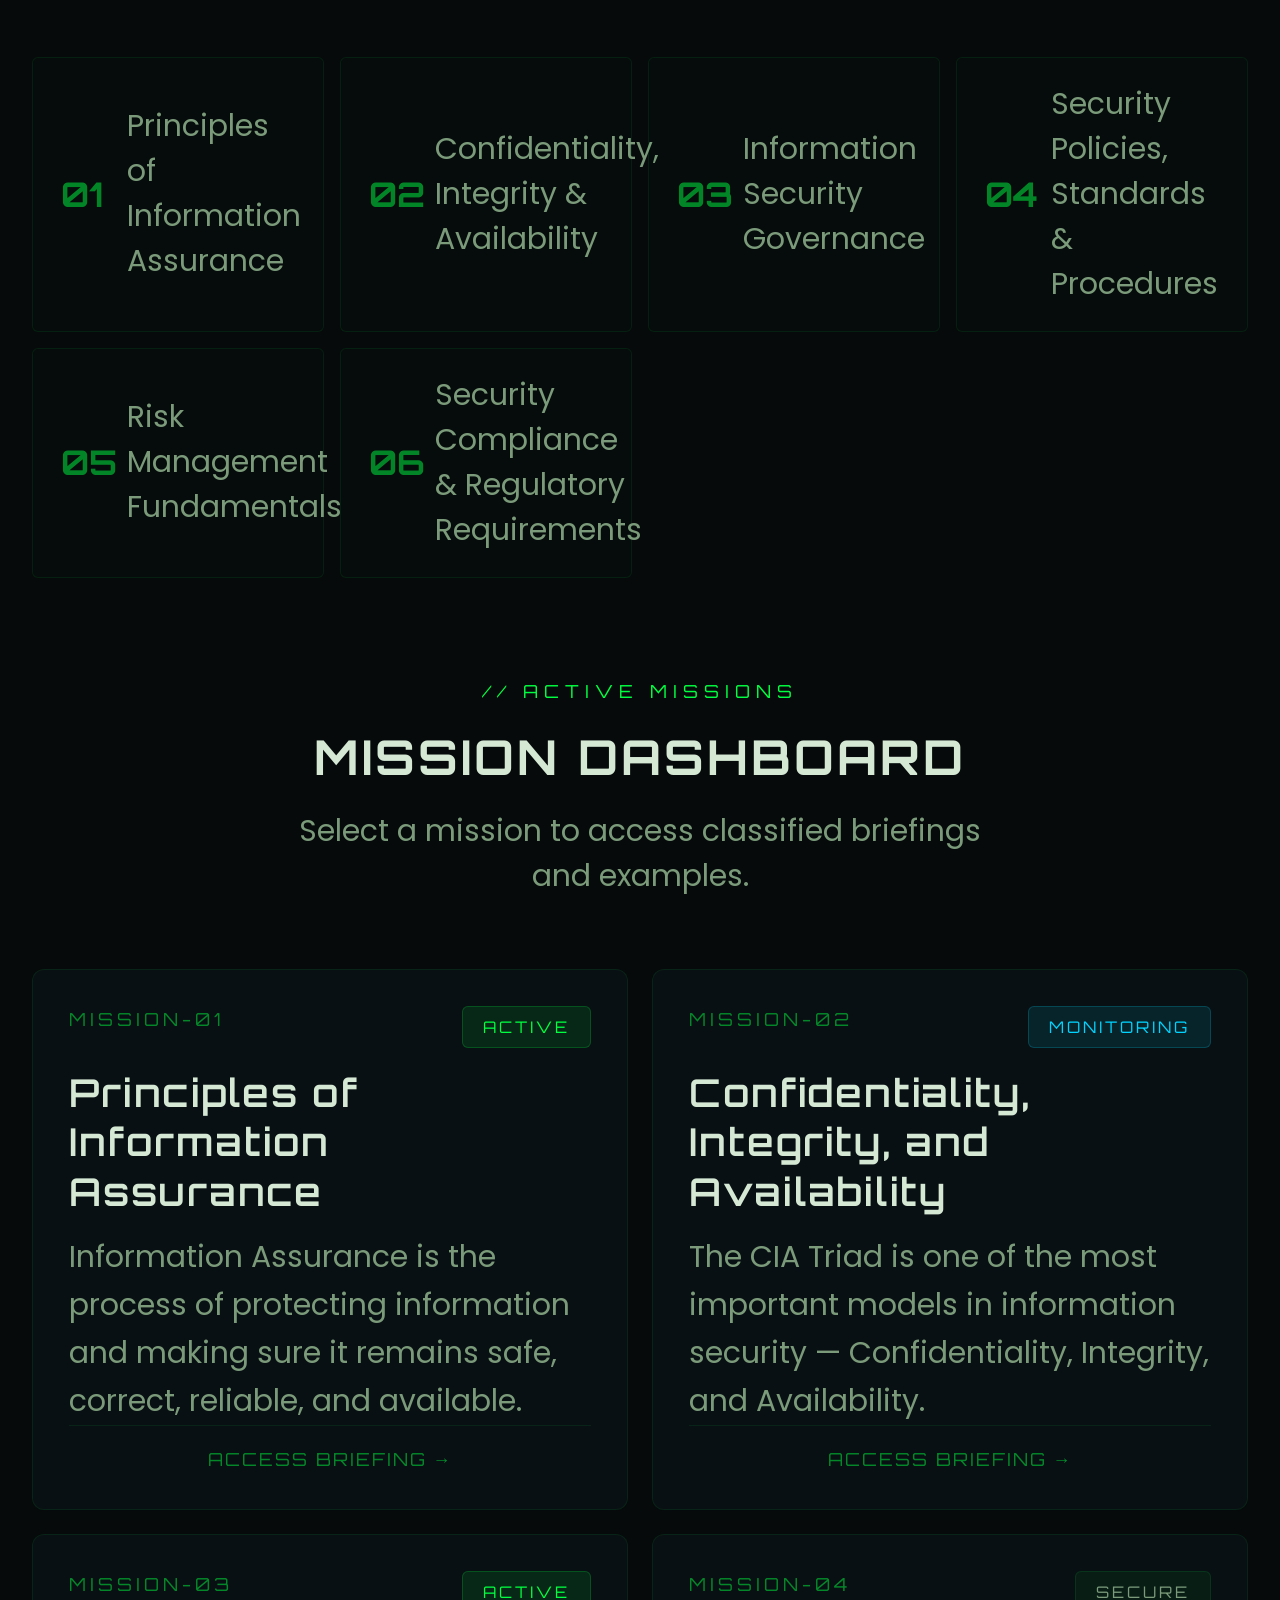
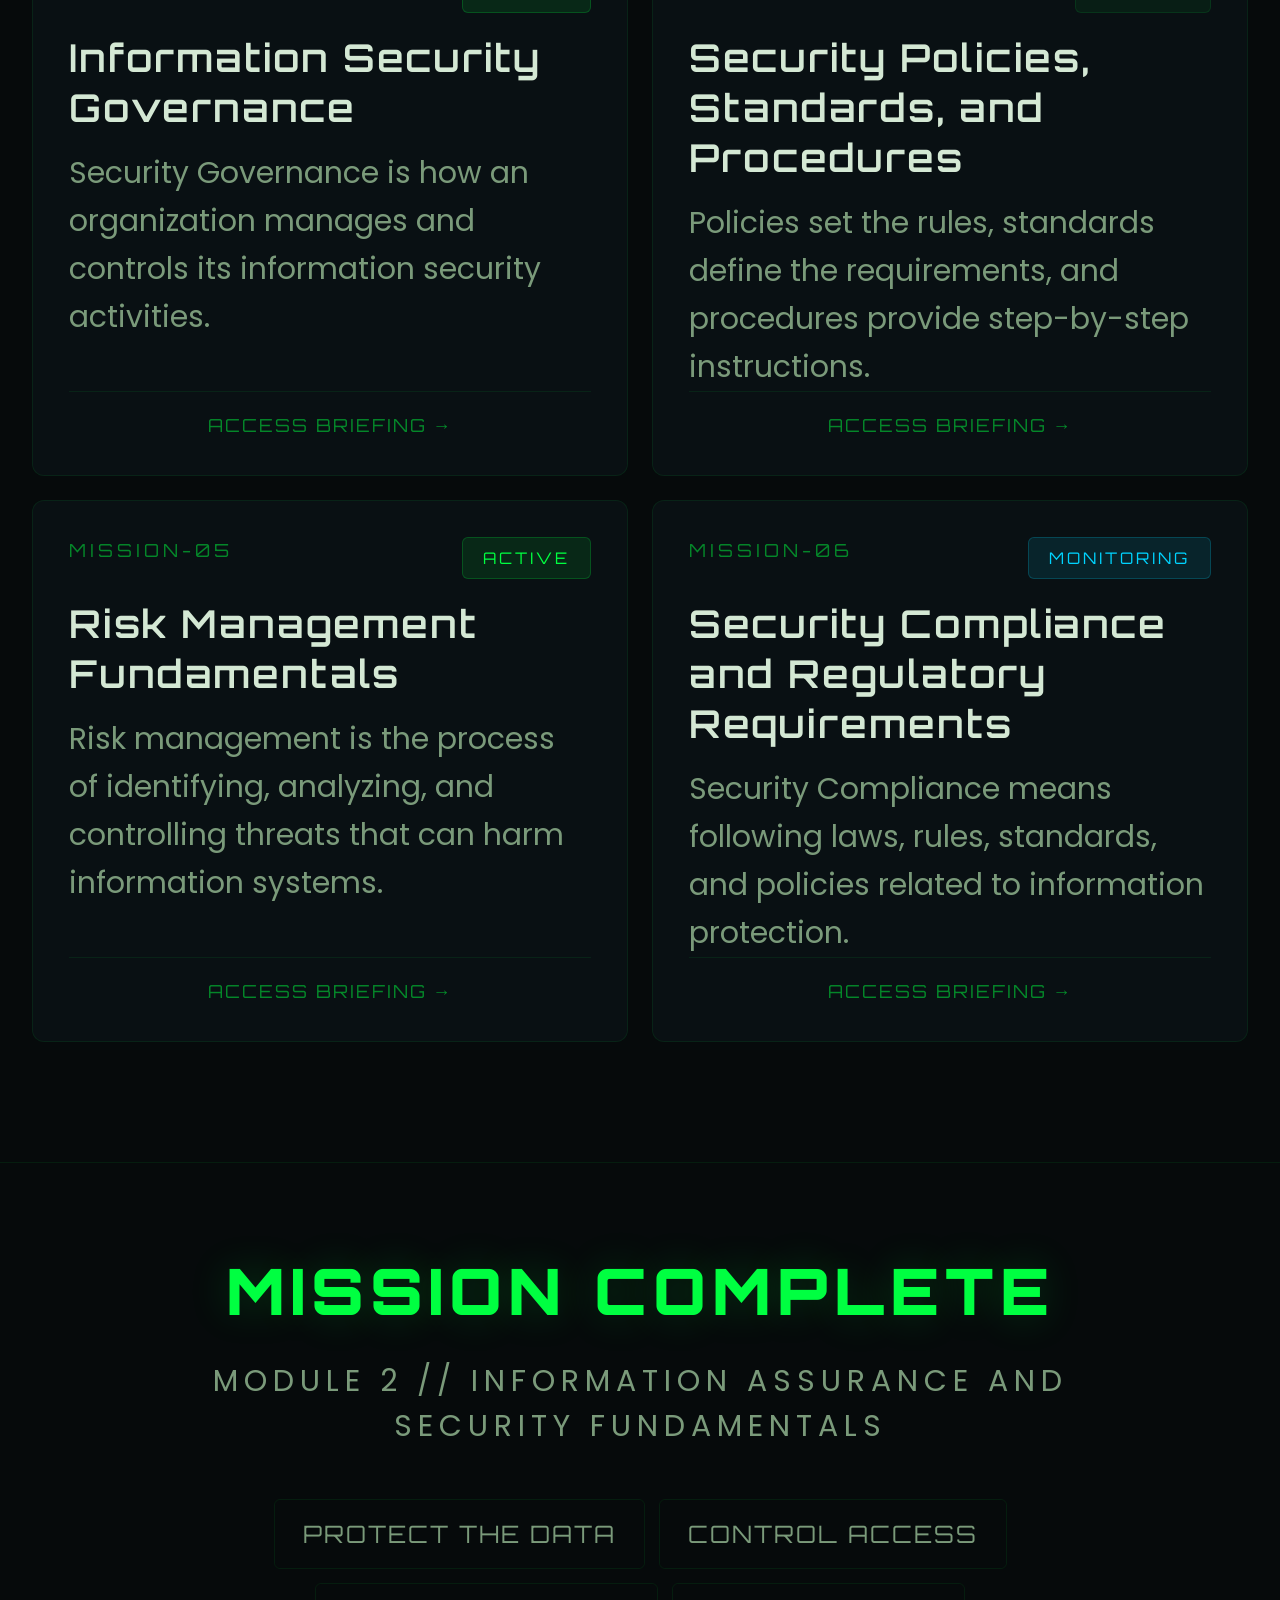
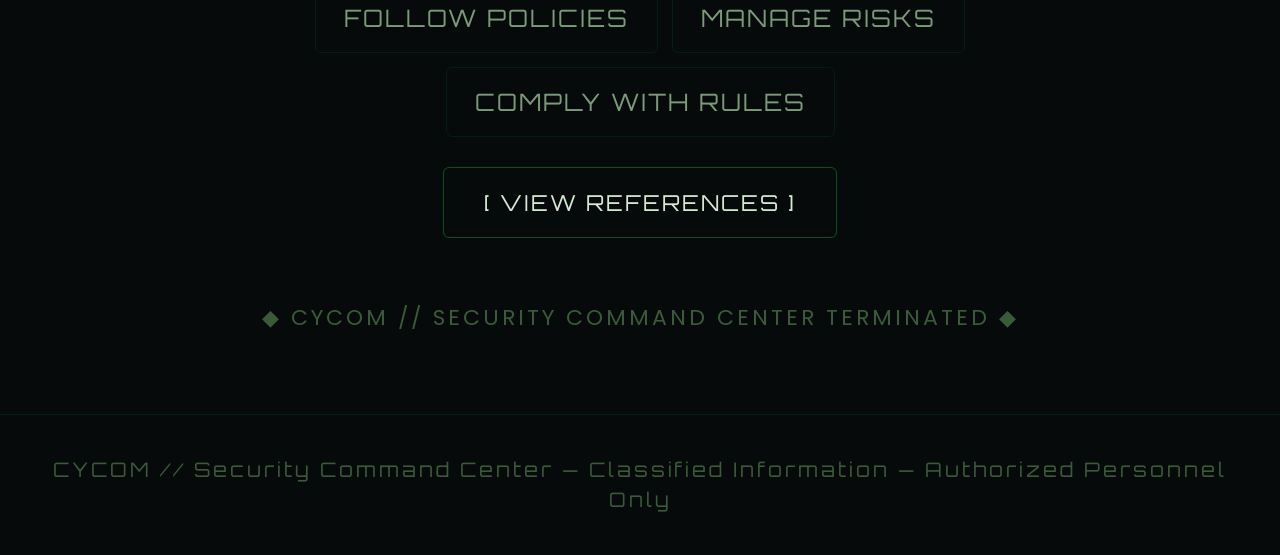
==== commit 86365c5f: "Update index.html" ====
--- a/index.html
+++ b/index.html
@@ -76,7 +76,7 @@
   <div class="section-header reveal">
     <span class="section-tag">// ACTIVE MISSIONS</span>
     <h2 class="section-title">Mission Dashboard</h2>
-    <p class="section-sub">Select a mission to access classified briefings, examples, and key takeaways.</p>
+    <p class="section-sub">Select a mission to access classified briefings and examples.</p>
   </div>
   <div class="missions-grid" id="missions-grid">
     <!-- Cards injected by JS -->
@@ -95,9 +95,11 @@
       <span>MANAGE RISKS</span>
       <span>COMPLY WITH RULES</span>
     </div>
+    <a href="references.html" class="hero-mission-brief glitch-trigger" style="margin-top:30px;display:inline-block;">[ VIEW REFERENCES ]</a>
     <p style="margin-top:50px;font-size:22px;color:var(--text-dim);letter-spacing:3px;">◆ CYCOM // SECURITY COMMAND CENTER TERMINATED ◆</p>
   </div>
 </section>
+
 
 <footer class="site-footer">
   CYCOM // Security Command Center — Classified Information — Authorized Personnel Only
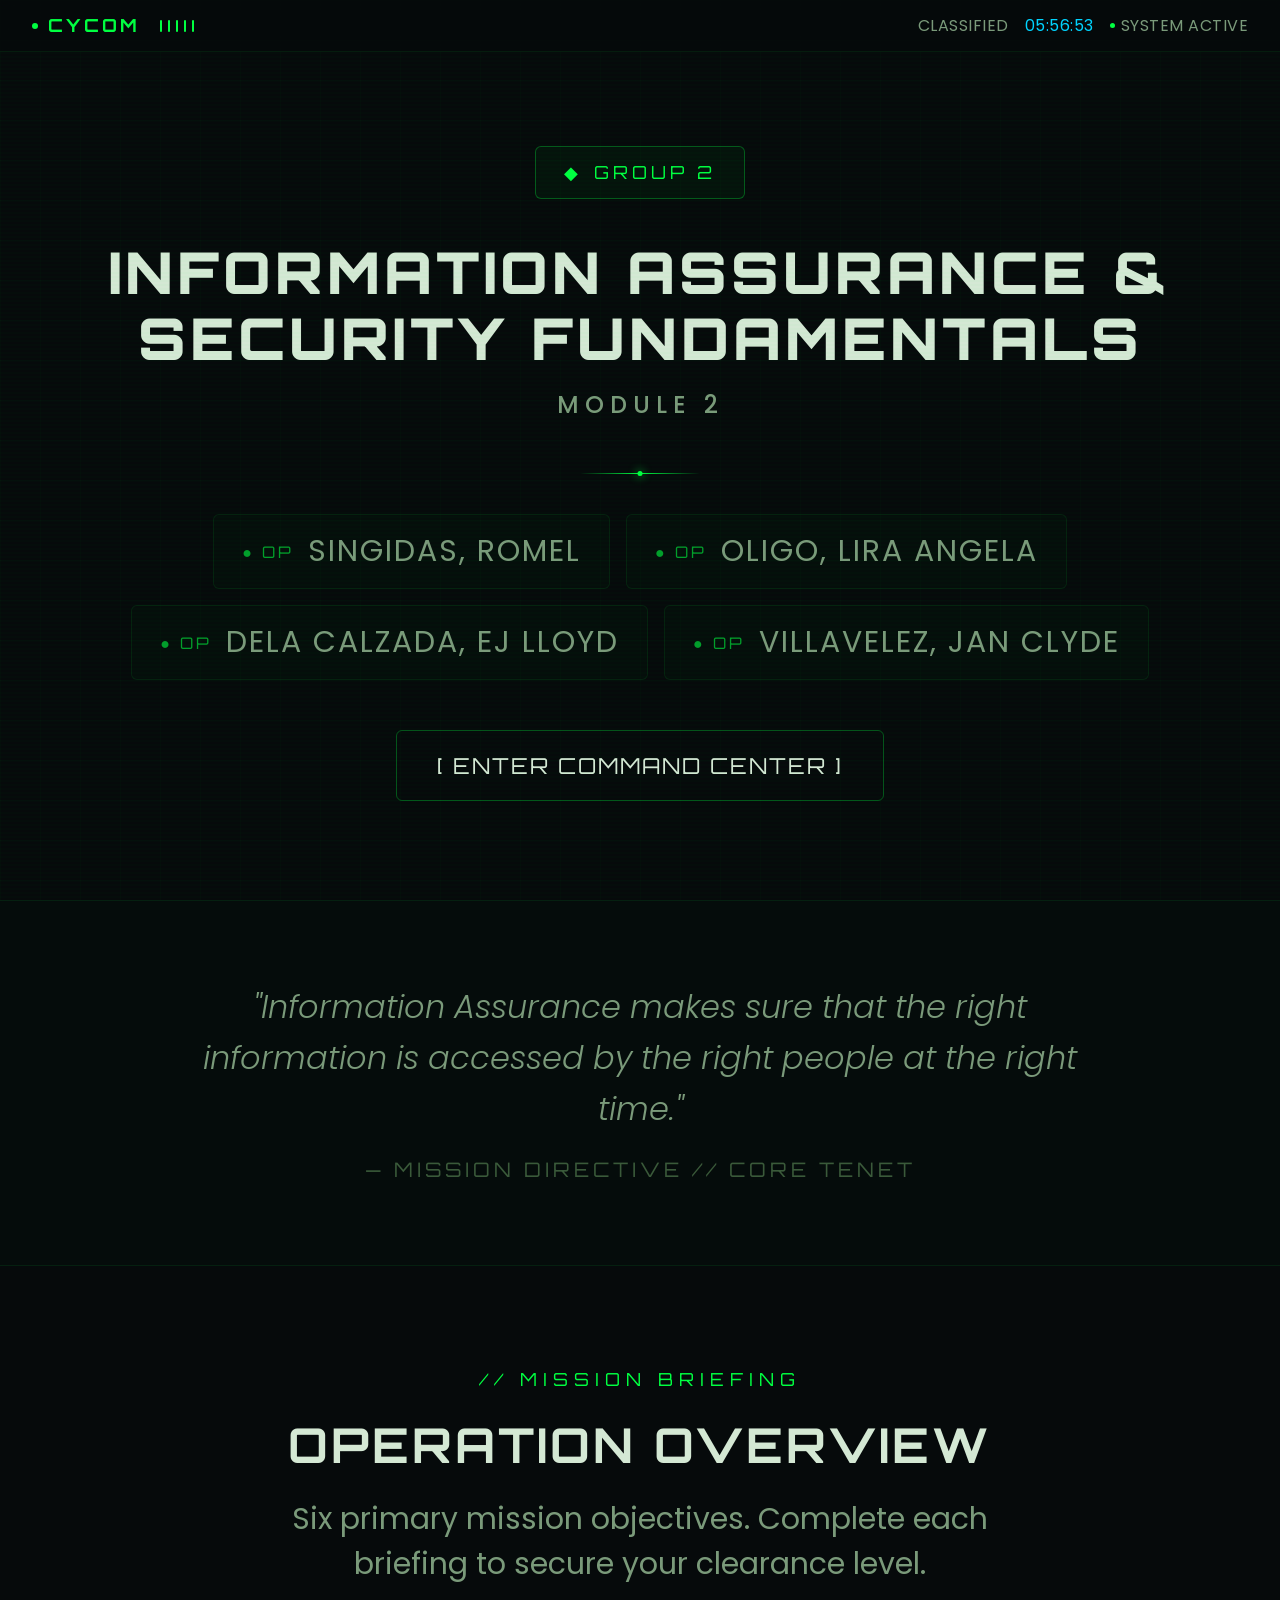
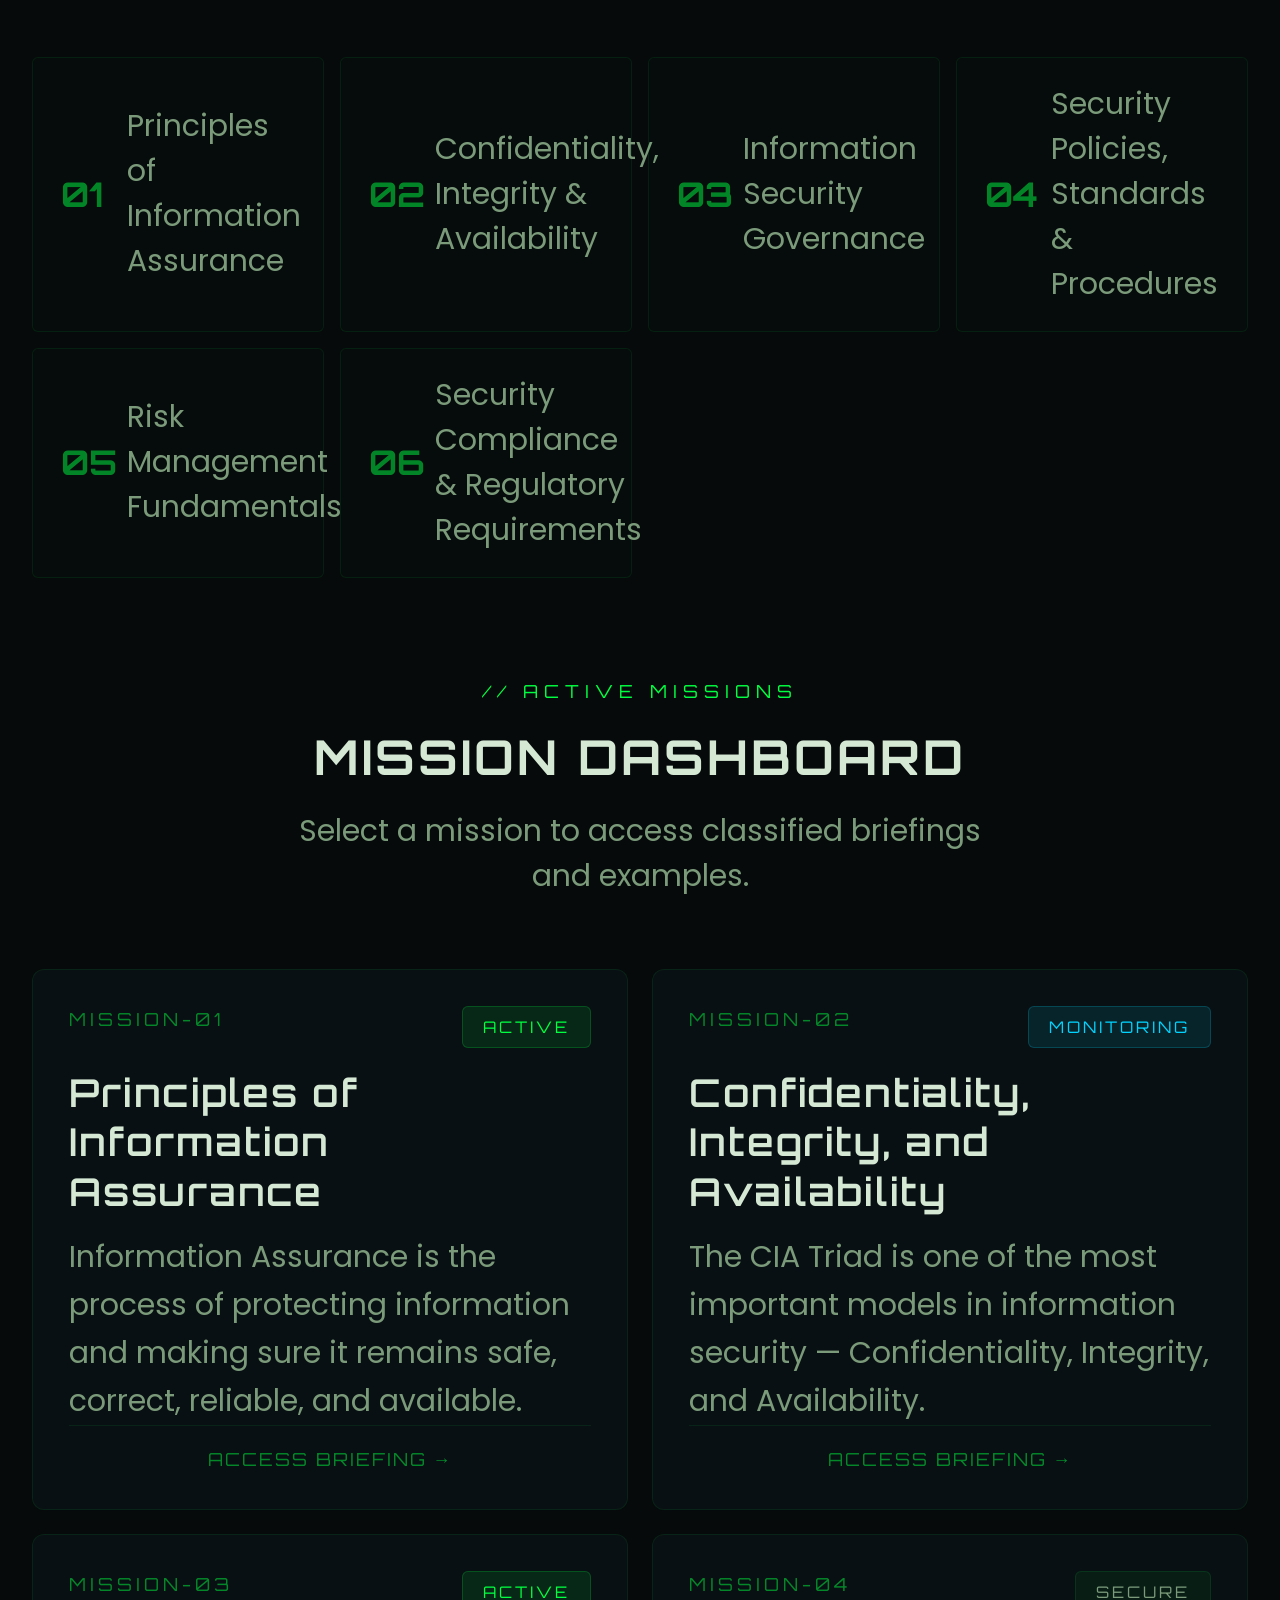
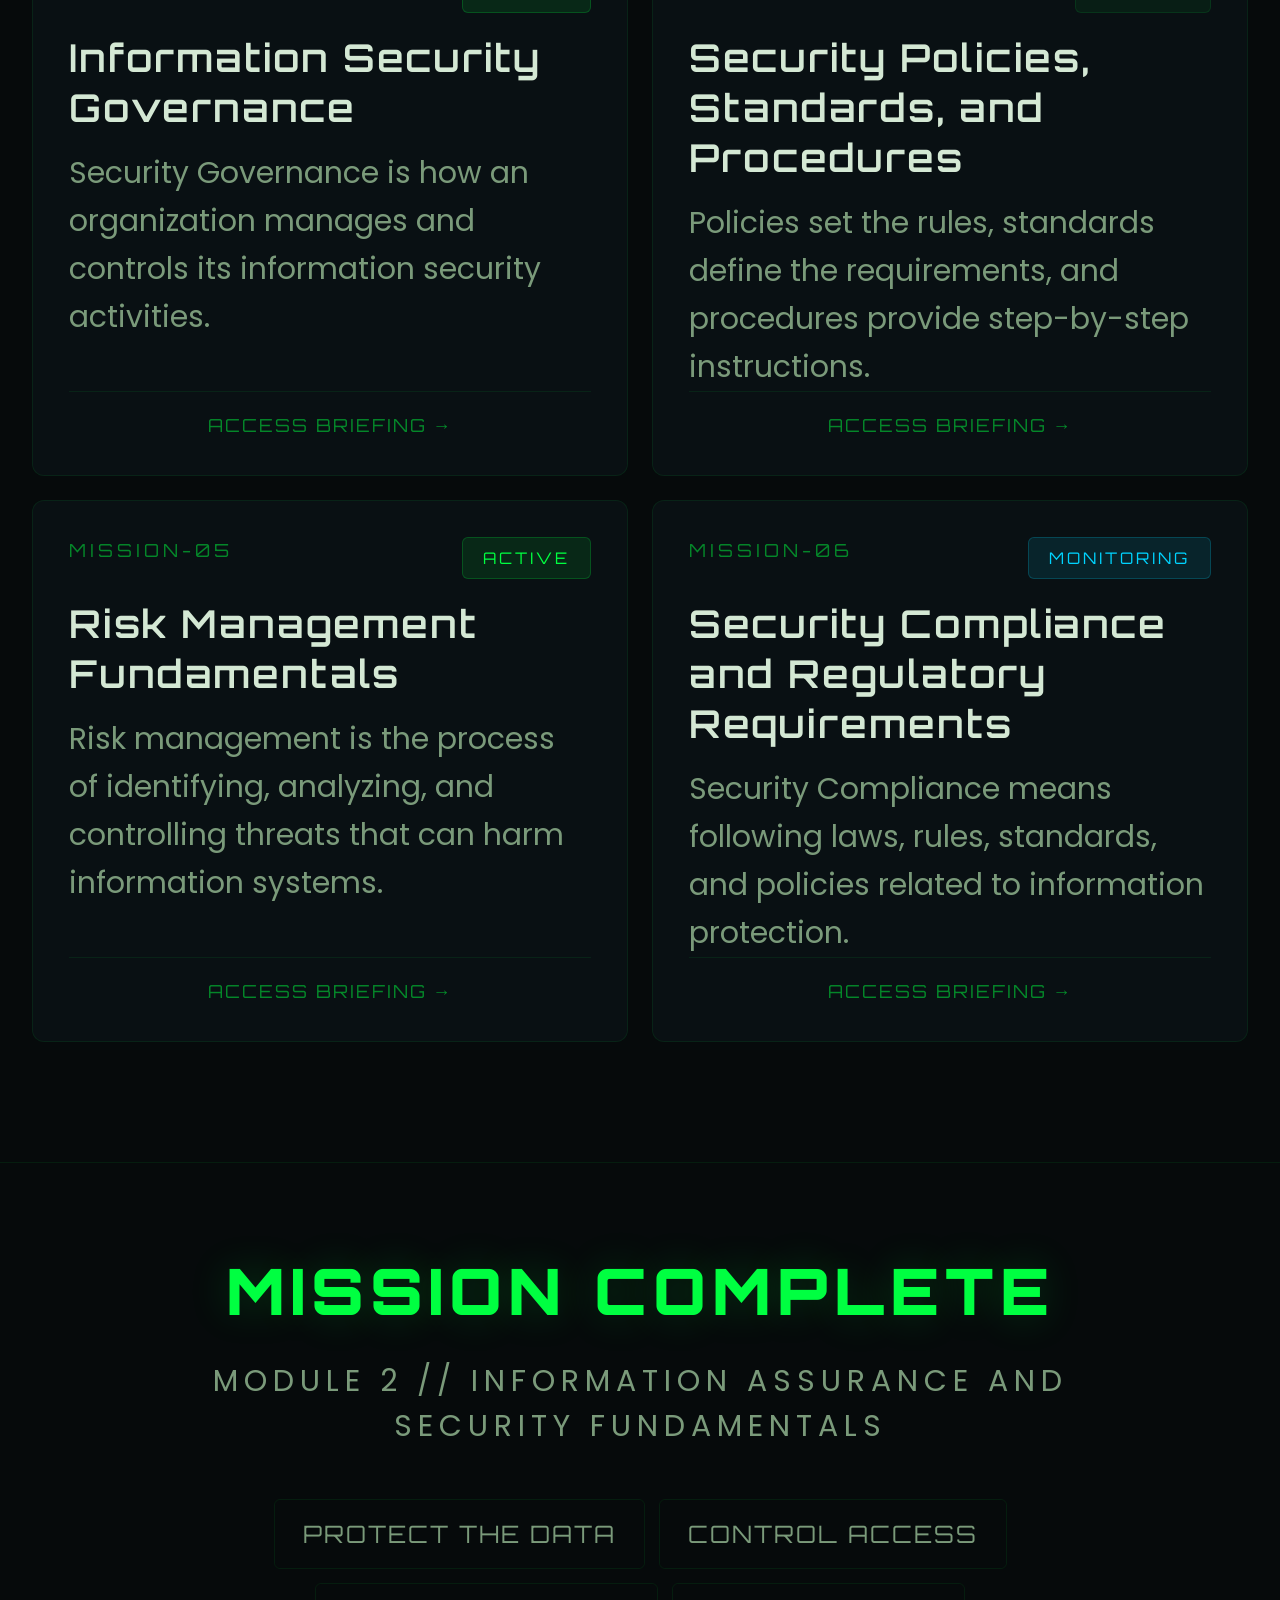
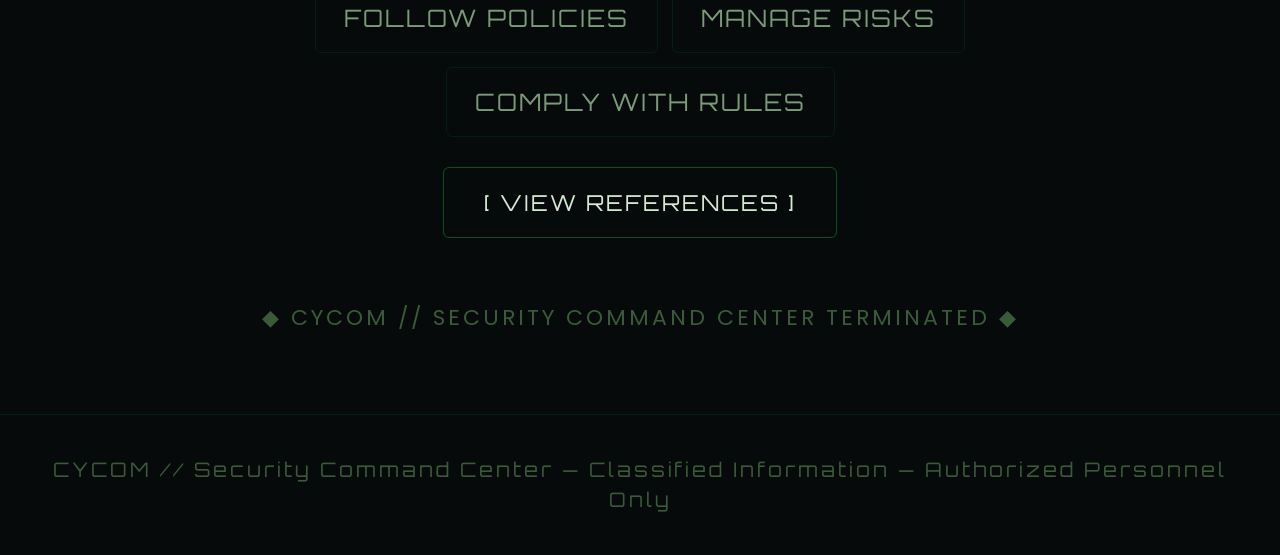
==== commit 7c3a71a9: "Update end-slide section with mission-complete ID" ====
--- a/index.html
+++ b/index.html
@@ -9,11 +9,6 @@
 </head>
 <body>
 
-<div class="scan-line"></div>
-<div class="ambient-glow g1"></div>
-<div class="ambient-glow g2"></div>
-<div class="ambient-glow g3"></div>
-<canvas id="matrix-rain"></canvas>
 
 <!-- TOP HUD -->
 <header class="top-hud">
@@ -84,7 +79,7 @@
 </section>
 
 <!-- END SLIDE -->
-<section class="end-slide reveal">
+<section class="end-slide reveal" id="mission-complete">
   <div class="end-content">
     <h2 class="glitch-trigger">Mission Complete</h2>
     <p class="sub">MODULE 2 // INFORMATION ASSURANCE AND SECURITY FUNDAMENTALS</p>
--- a/styles.css
+++ b/styles.css
@@ -556,6 +556,47 @@
   box-shadow: 0 0 20px rgba(0,255,65,0.05);
 }
 
+/* REFERENCES */
+.references-section {
+  position: relative;
+  z-index: 1;
+  padding: 80px 32px;
+  border-top: 1px solid var(--border-subtle);
+}
+.references-preview {
+  max-width: 900px;
+  margin: 0 auto;
+}
+.references-list {
+  list-style: none;
+  padding: 0;
+  margin: 0;
+}
+.references-list li {
+  padding: 20px 24px;
+  border-left: 3px solid var(--accent-green);
+  margin-bottom: 20px;
+  background: rgba(0, 255, 65, 0.02);
+  border-radius: 0 8px 8px 0;
+  line-height: 1.7;
+  font-size: 22px;
+  color: var(--text-secondary);
+}
+.references-list li::before {
+  content: '[REF]';
+  font-family: var(--font-display);
+  font-size: 14px;
+  letter-spacing: 3px;
+  color: var(--accent-amber);
+  display: block;
+  margin-bottom: 6px;
+  opacity: 0.7;
+}
+.references-cta {
+  text-align: center;
+  margin-top: 40px;
+}
+
 /* FOOTER */
 .site-footer {
   position: relative;
@@ -689,28 +730,6 @@
   font-size: 16px;
   letter-spacing: 3px;
   color: var(--accent-cyan);
-  margin-bottom: 12px;
-  opacity: 0.7;
-}
-
-.mission-page-takeaway {
-  margin-top: 20px;
-  padding: 20px 28px;
-  background: rgba(0, 255, 65, 0.02);
-  border: 1px dashed rgba(0, 255, 65, 0.1);
-  border-radius: 8px;
-  font-size: 28px;
-  color: var(--accent-green);
-  line-height: 1.5;
-  font-weight: 400;
-}
-.mission-page-takeaway::before {
-  content: '◆ KEY TAKEAWAY';
-  display: block;
-  font-family: var(--font-display);
-  font-size: 16px;
-  letter-spacing: 3px;
-  color: var(--accent-amber);
   margin-bottom: 12px;
   opacity: 0.7;
 }
@@ -764,7 +783,8 @@
   body { font-size: 22px; }
   .mission-page-section { padding-left: 16px; }
   .mission-page-example { padding: 16px 20px; font-size: 22px; }
-  .mission-page-takeaway { padding: 16px 20px; font-size: 22px; }
+  .references-list li { font-size: 18px; padding: 16px 18px; }
+  .references-preview { padding: 0 16px; }
 }
 
 /* UTILITY ANIMATIONS */
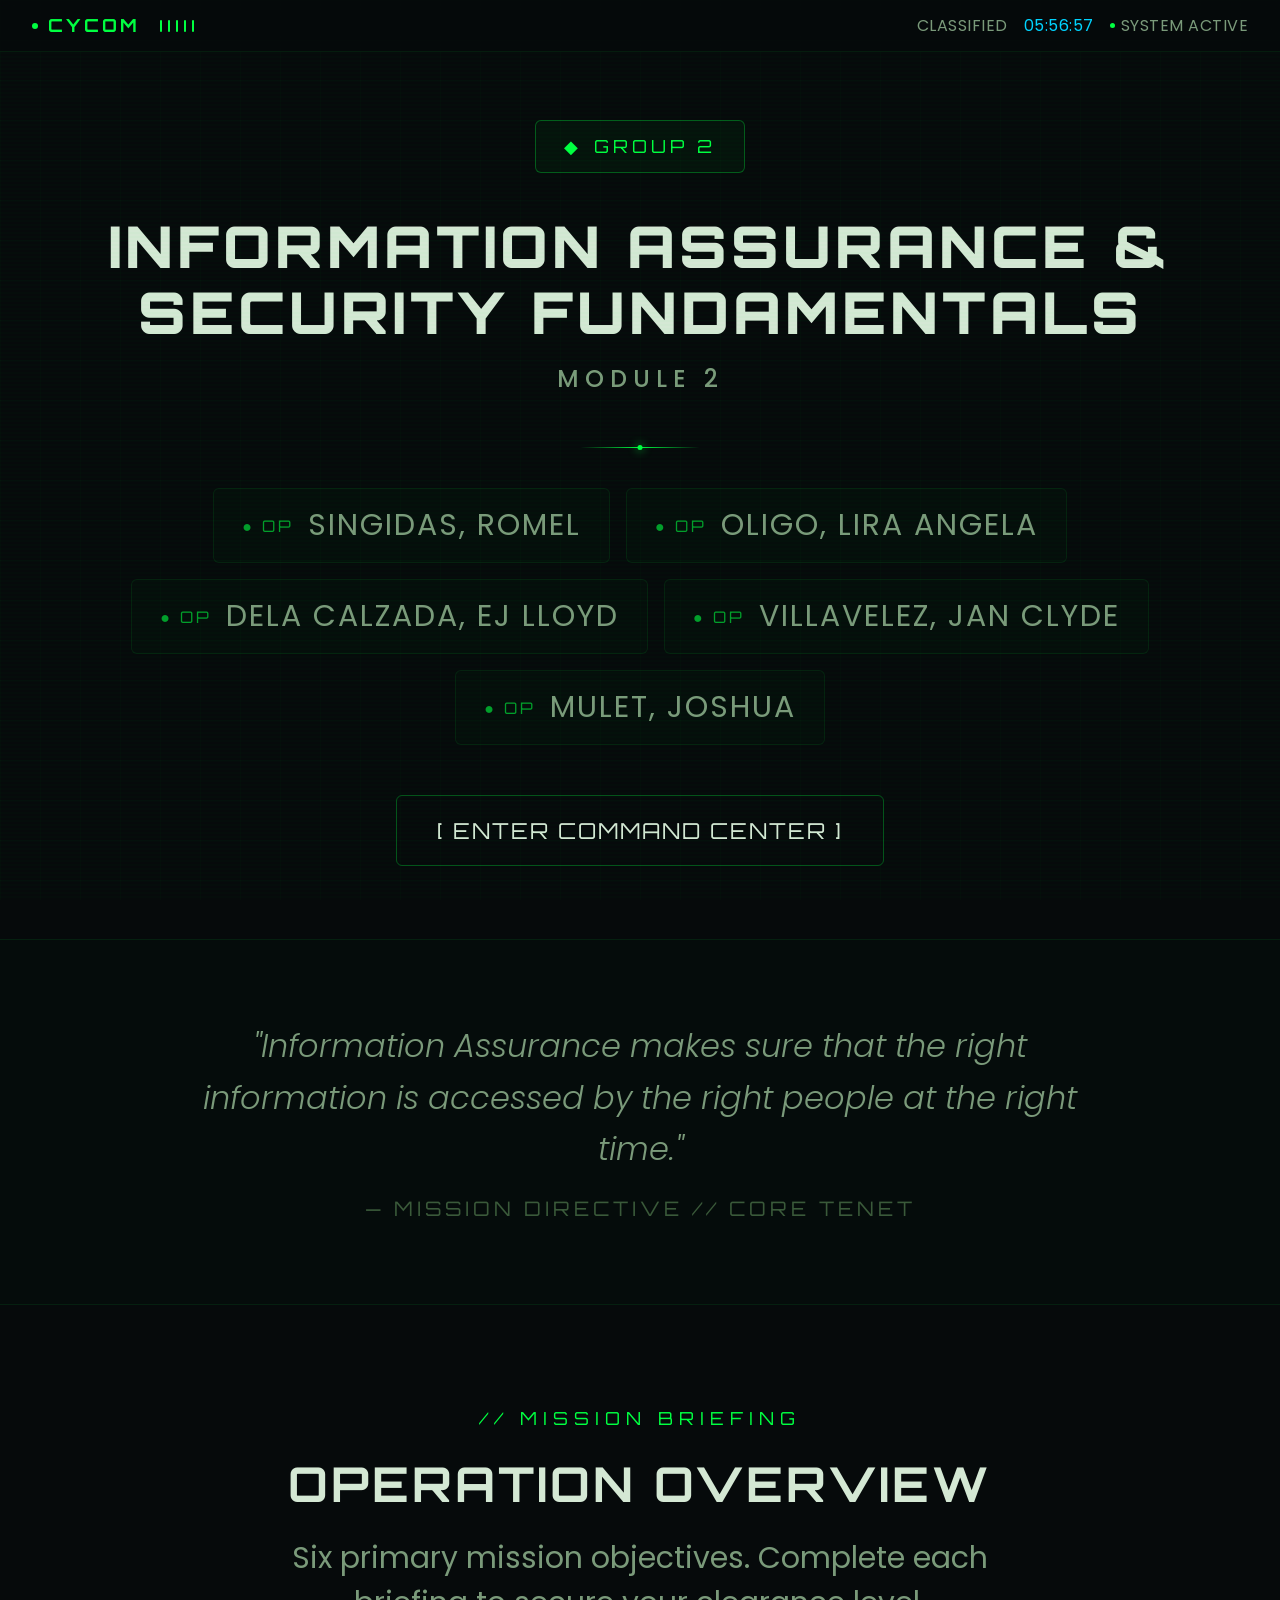
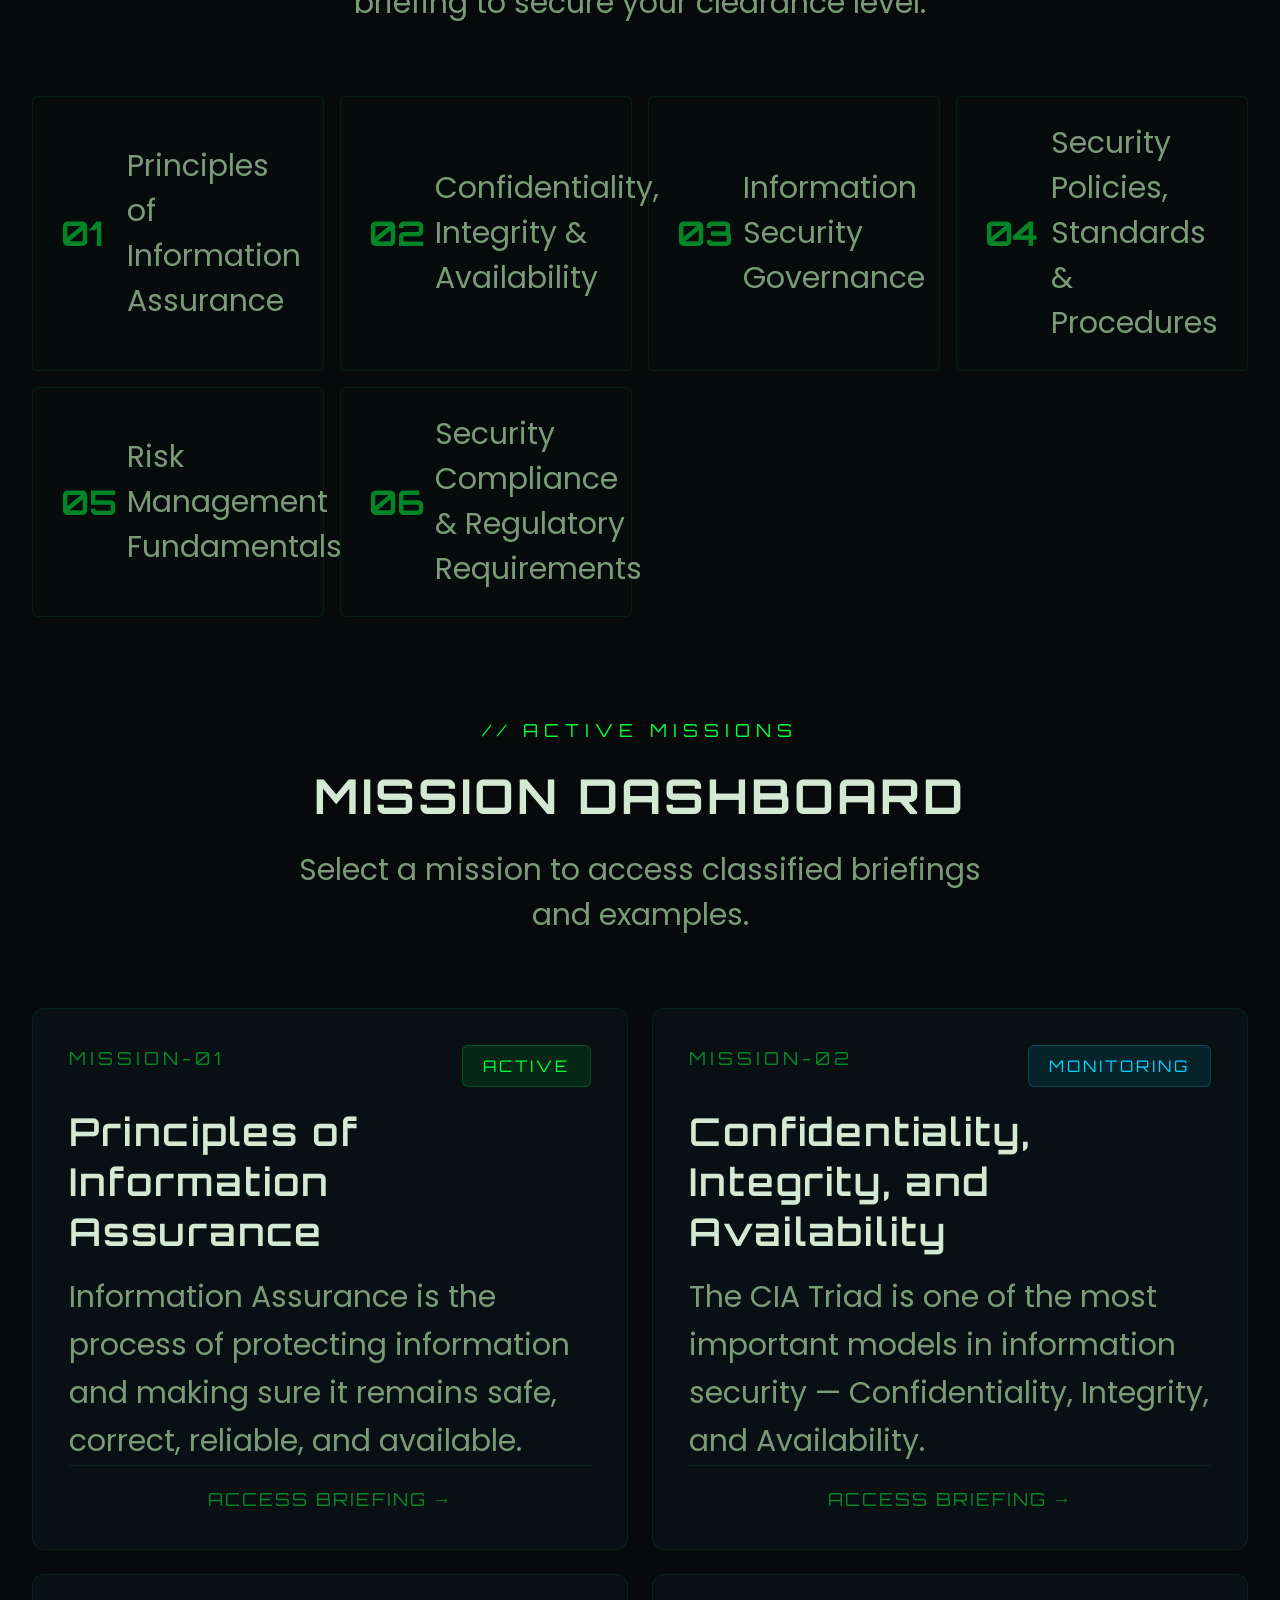
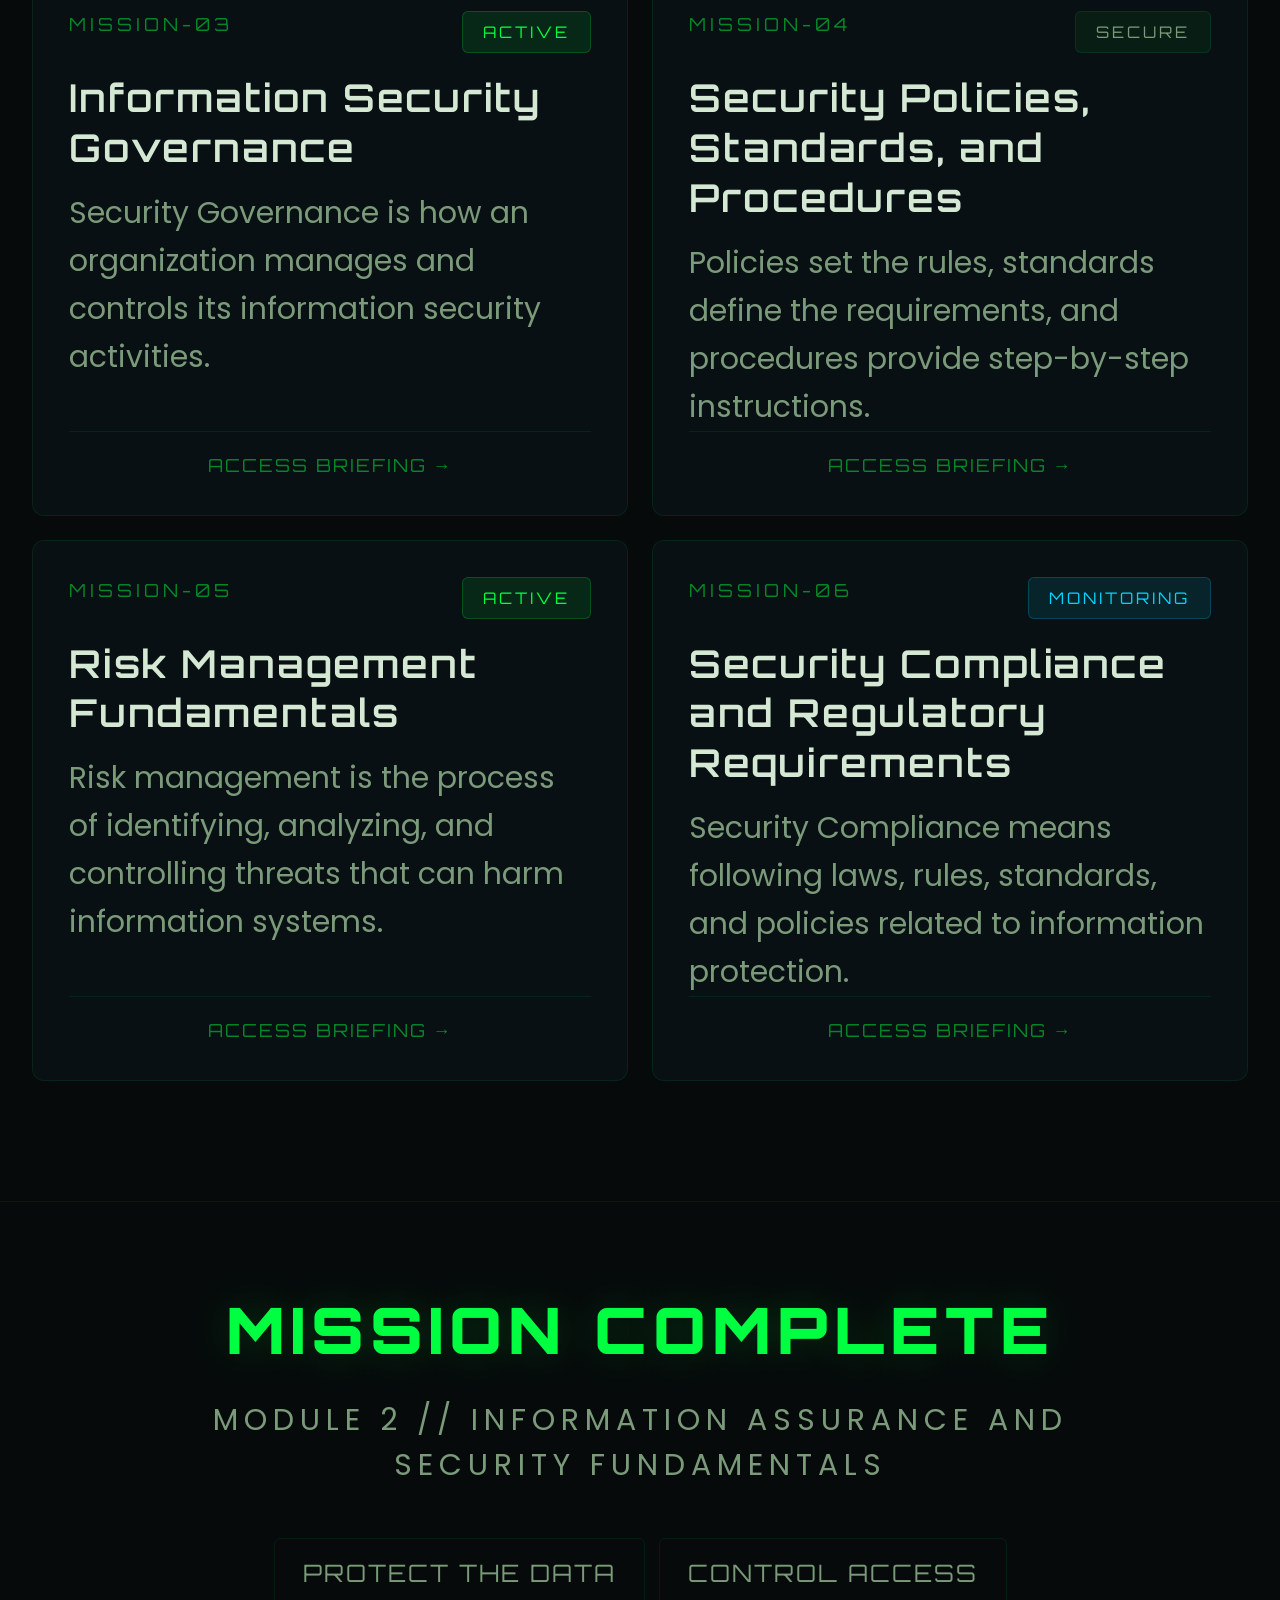
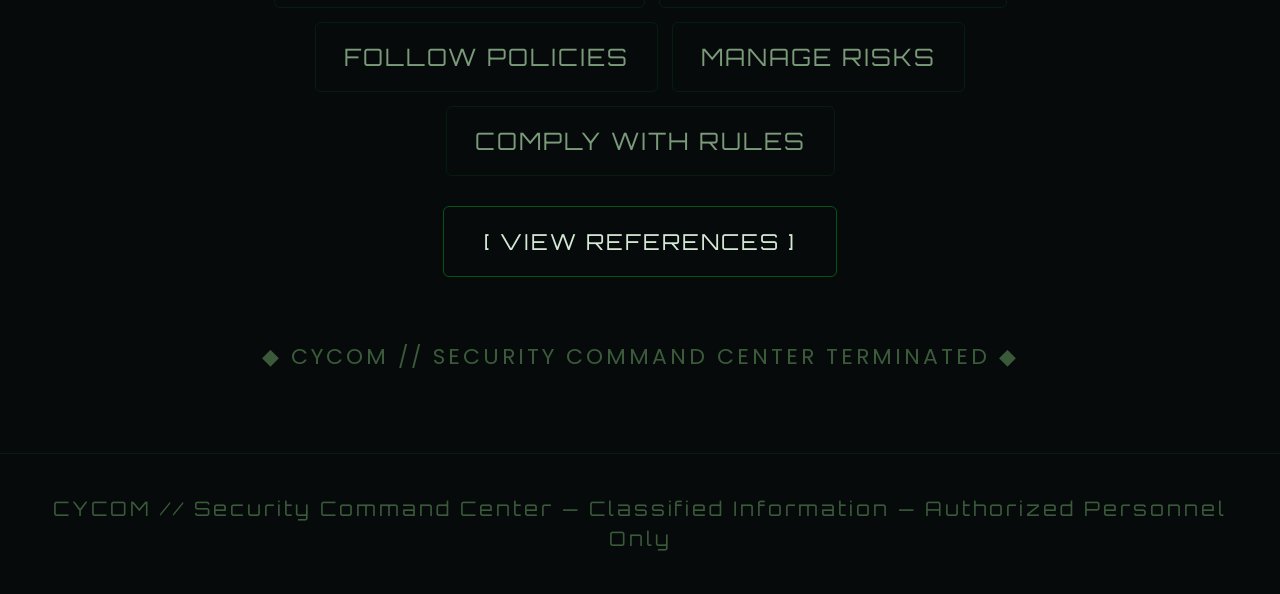
==== commit e59a67a8: "Add crew member MULET, JOSHUA to index.html" ====
--- a/index.html
+++ b/index.html
@@ -38,6 +38,7 @@
       <div class="crew-member"><span class="crew-rank">● OP</span><span class="crew-name">OLIGO, LIRA ANGELA</span></div>
       <div class="crew-member"><span class="crew-rank">● OP</span><span class="crew-name">DELA CALZADA, EJ LLOYD</span></div>
       <div class="crew-member"><span class="crew-rank">● OP</span><span class="crew-name">VILLAVELEZ, JAN CLYDE</span></div>
+      <div class="crew-member"><span class="crew-rank">● OP</span><span class="crew-name">MULET, JOSHUA</span></div>
     </div>
     <a href="#missions" class="hero-mission-brief glitch-trigger">[ Enter Command Center ]</a>
   </div>
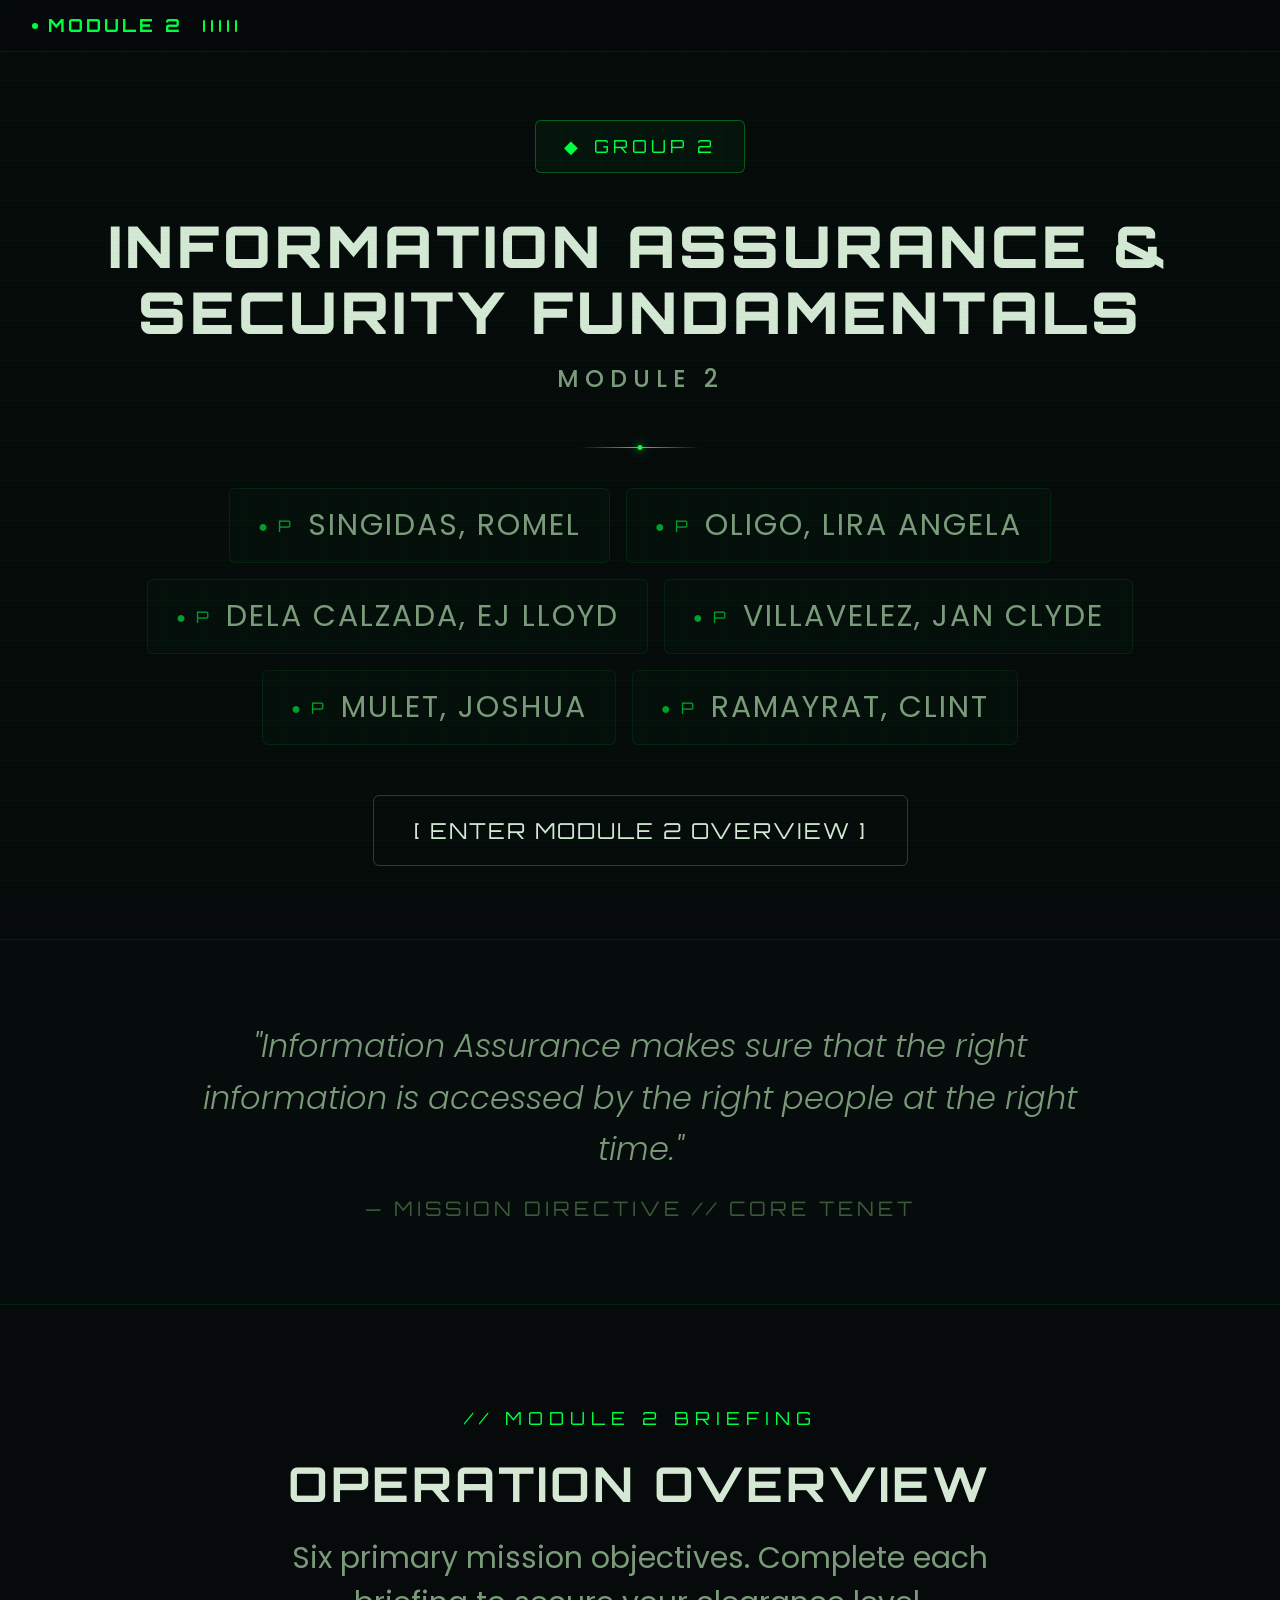
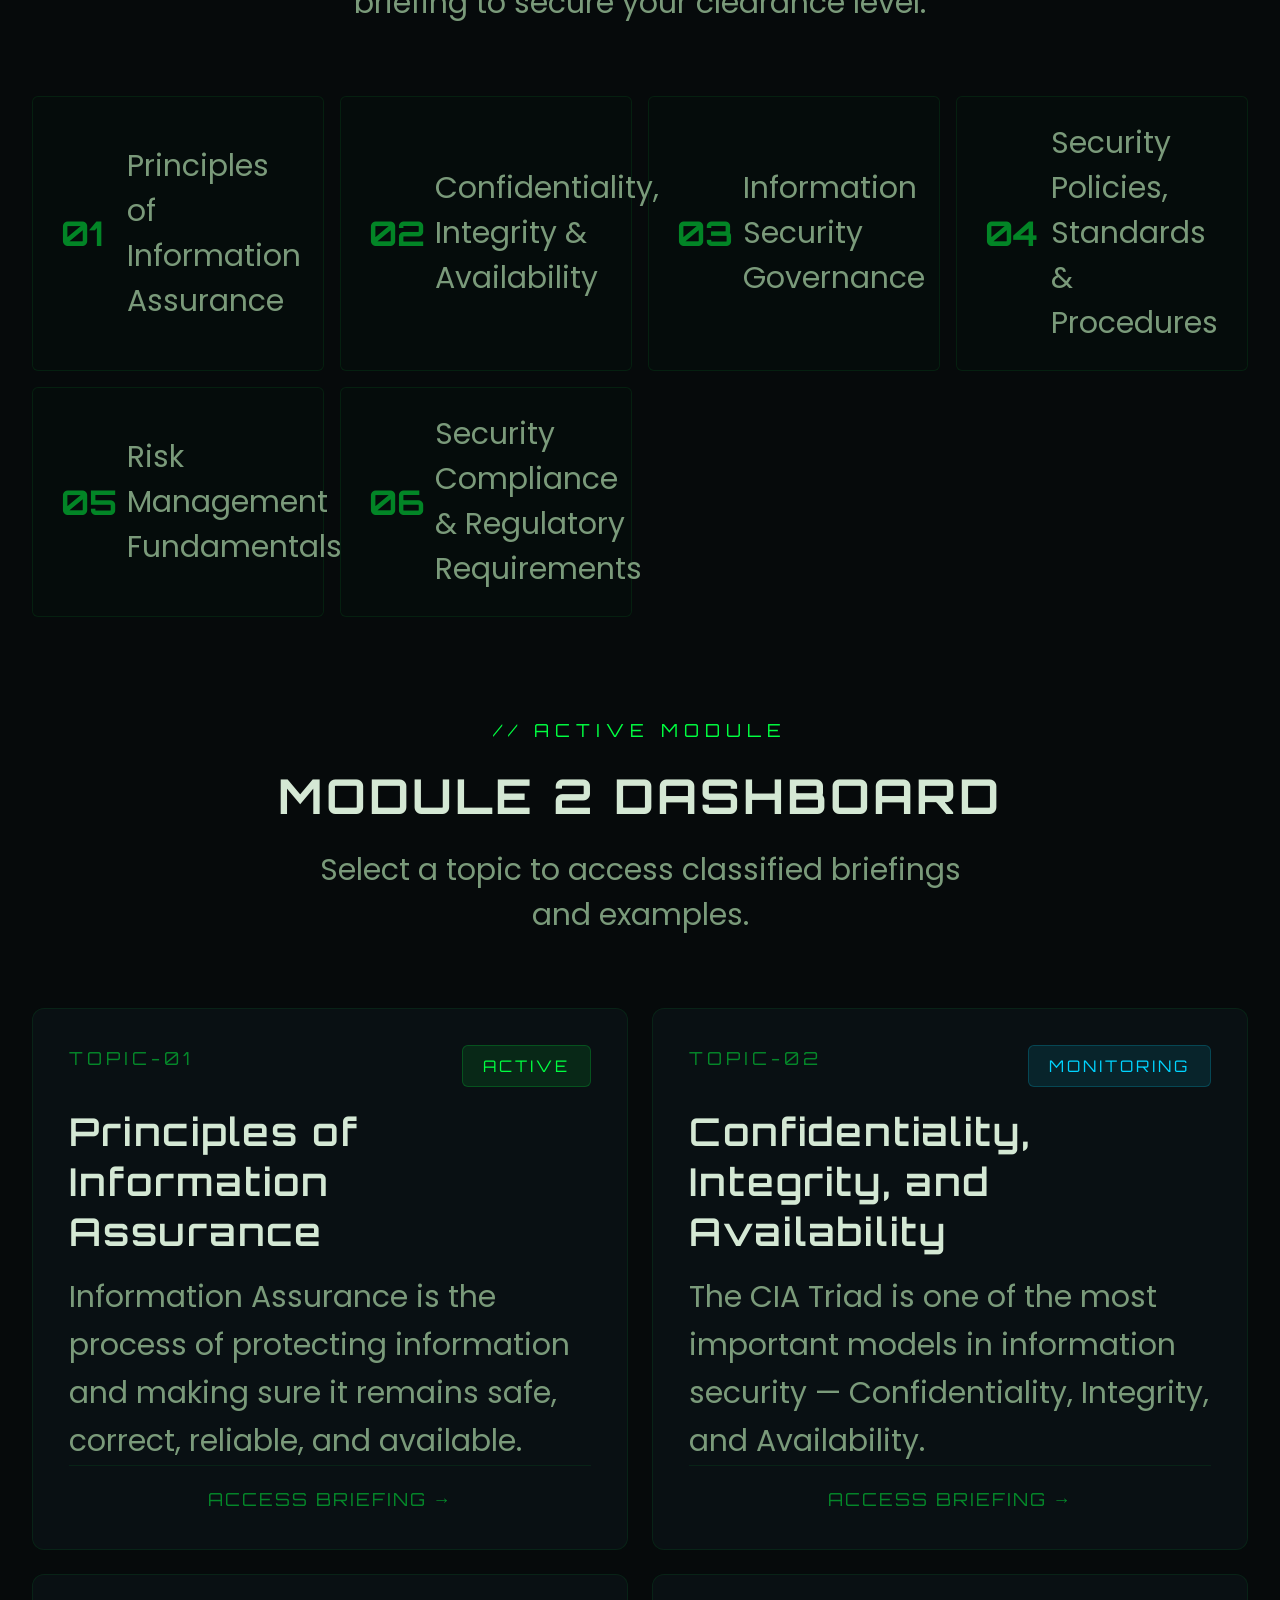
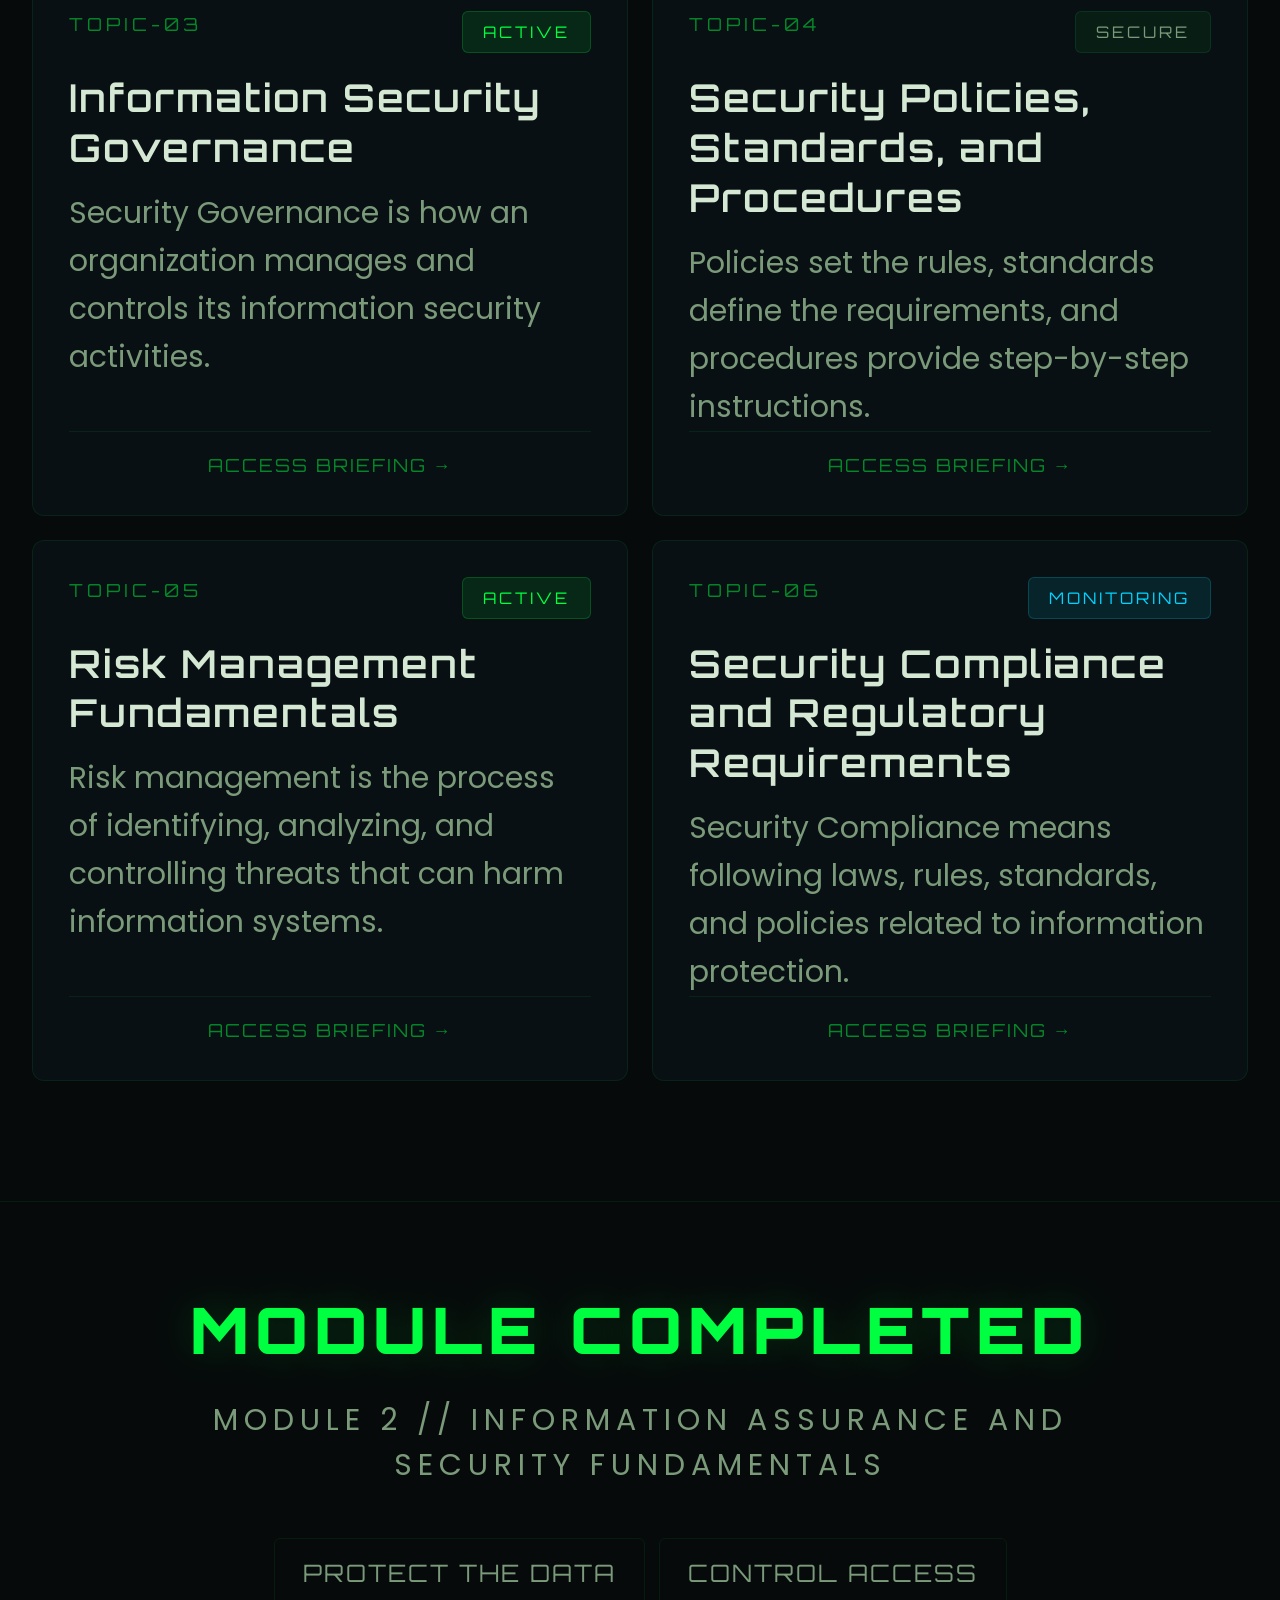
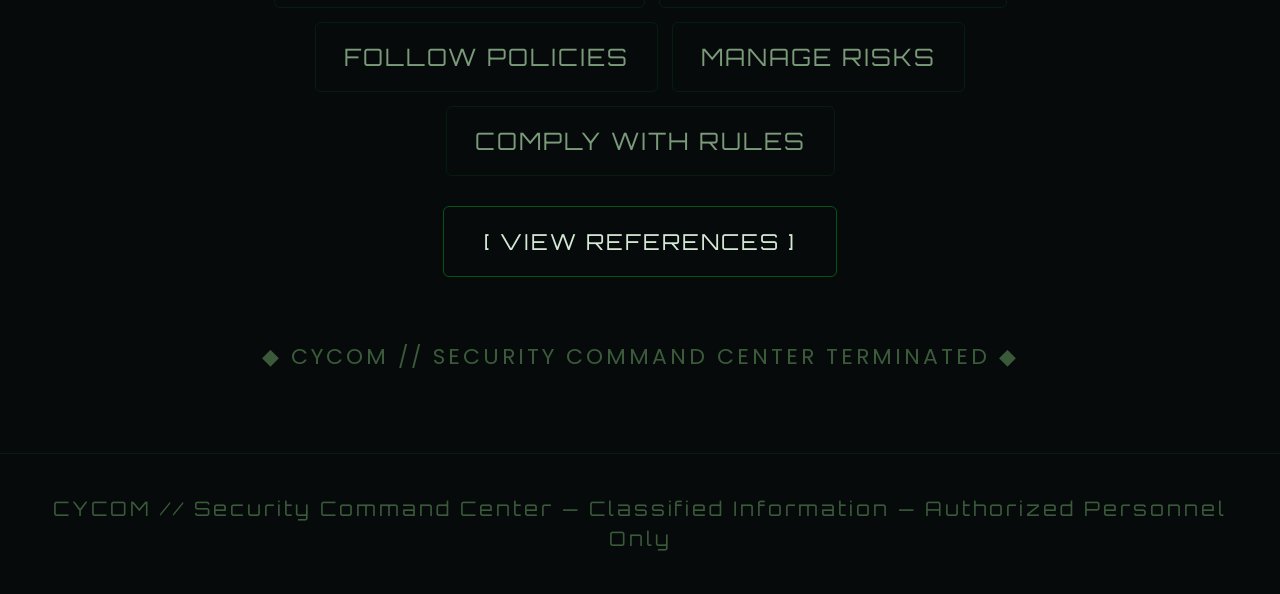
==== commit 8064cc99: "Change references from 'CYCOM' to 'MODULE 2'" ====
--- a/index.html
+++ b/index.html
@@ -13,16 +13,10 @@
 <!-- TOP HUD -->
 <header class="top-hud">
   <div class="hud-left">
-    <div class="hud-logo"><span class="dot"></span> CYCOM</div>
+    <div class="hud-logo"><span class="dot"></span>MODULE 2</div>
     <div class="hud-pulse">
       <span class="bar"></span><span class="bar"></span><span class="bar"></span><span class="bar"></span><span class="bar"></span>
     </div>
-    <span class="hud-status" style="display:none">SEC · COM</span>
-  </div>
-  <div class="hud-right">
-    <span>CLASSIFIED</span>
-    <span class="hud-clock" id="hud-clock">00:00:00</span>
-    <span class="hud-status"><span class="indicator"></span> SYSTEM ACTIVE</span>
   </div>
 </header>
 
@@ -34,13 +28,14 @@
     <p class="hero-subtitle">MODULE <span class="hl">2</span></p>
     <div class="hero-divider"></div>
     <div class="crew-roster">
-      <div class="crew-member"><span class="crew-rank">● OP</span><span class="crew-name">SINGIDAS, ROMEL</span></div>
-      <div class="crew-member"><span class="crew-rank">● OP</span><span class="crew-name">OLIGO, LIRA ANGELA</span></div>
-      <div class="crew-member"><span class="crew-rank">● OP</span><span class="crew-name">DELA CALZADA, EJ LLOYD</span></div>
-      <div class="crew-member"><span class="crew-rank">● OP</span><span class="crew-name">VILLAVELEZ, JAN CLYDE</span></div>
-      <div class="crew-member"><span class="crew-rank">● OP</span><span class="crew-name">MULET, JOSHUA</span></div>
+      <div class="crew-member"><span class="crew-rank">● P</span><span class="crew-name">SINGIDAS, ROMEL</span></div>
+      <div class="crew-member"><span class="crew-rank">● P</span><span class="crew-name">OLIGO, LIRA ANGELA</span></div>
+      <div class="crew-member"><span class="crew-rank">● P</span><span class="crew-name">DELA CALZADA, EJ LLOYD</span></div>
+      <div class="crew-member"><span class="crew-rank">● P</span><span class="crew-name">VILLAVELEZ, JAN CLYDE</span></div>
+      <div class="crew-member"><span class="crew-rank">● P</span><span class="crew-name">MULET, JOSHUA</span></div>
+      <div class="crew-member"><span class="crew-rank">● P</span><span class="crew-name">RAMAYRAT, CLINT</span></div>
     </div>
-    <a href="#missions" class="hero-mission-brief glitch-trigger">[ Enter Command Center ]</a>
+    <a href="#missions" class="hero-mission-brief glitch-trigger">[ Enter Module 2 Overview ]</a>
   </div>
 </section>
 
@@ -53,7 +48,7 @@
 <!-- OVERVIEW -->
 <section class="overview reveal" id="overview">
   <div class="section-header">
-    <span class="section-tag">// MISSION BRIEFING</span>
+    <span class="section-tag">// MODULE 2 BRIEFING</span>
     <h2 class="section-title">Operation Overview</h2>
     <p class="section-sub">Six primary mission objectives. Complete each briefing to secure your clearance level.</p>
   </div>
@@ -70,9 +65,9 @@
 <!-- MISSIONS -->
 <section class="missions" id="missions">
   <div class="section-header reveal">
-    <span class="section-tag">// ACTIVE MISSIONS</span>
-    <h2 class="section-title">Mission Dashboard</h2>
-    <p class="section-sub">Select a mission to access classified briefings and examples.</p>
+    <span class="section-tag">// ACTIVE MODULE</span>
+    <h2 class="section-title">Module 2 Dashboard</h2>
+    <p class="section-sub">Select a topic to access classified briefings and examples.</p>
   </div>
   <div class="missions-grid" id="missions-grid">
     <!-- Cards injected by JS -->
@@ -82,7 +77,7 @@
 <!-- END SLIDE -->
 <section class="end-slide reveal" id="mission-complete">
   <div class="end-content">
-    <h2 class="glitch-trigger">Mission Complete</h2>
+    <h2 class="glitch-trigger">Module Completed</h2>
     <p class="sub">MODULE 2 // INFORMATION ASSURANCE AND SECURITY FUNDAMENTALS</p>
     <div class="end-principles">
       <span>PROTECT THE DATA</span>
@@ -125,7 +120,7 @@
   card.href = m.file;
   card.innerHTML = `
     <div class="mission-card-header">
-      <span class="mission-id">MISSION-${String(m.id).padStart(2, '0')}</span>
+      <span class="mission-id">TOPIC-${String(m.id).padStart(2, '0')}</span>
       <span class="mission-status ${m.statusClass}">${m.status}</span>
     </div>
     <h3>${m.title}</h3>
